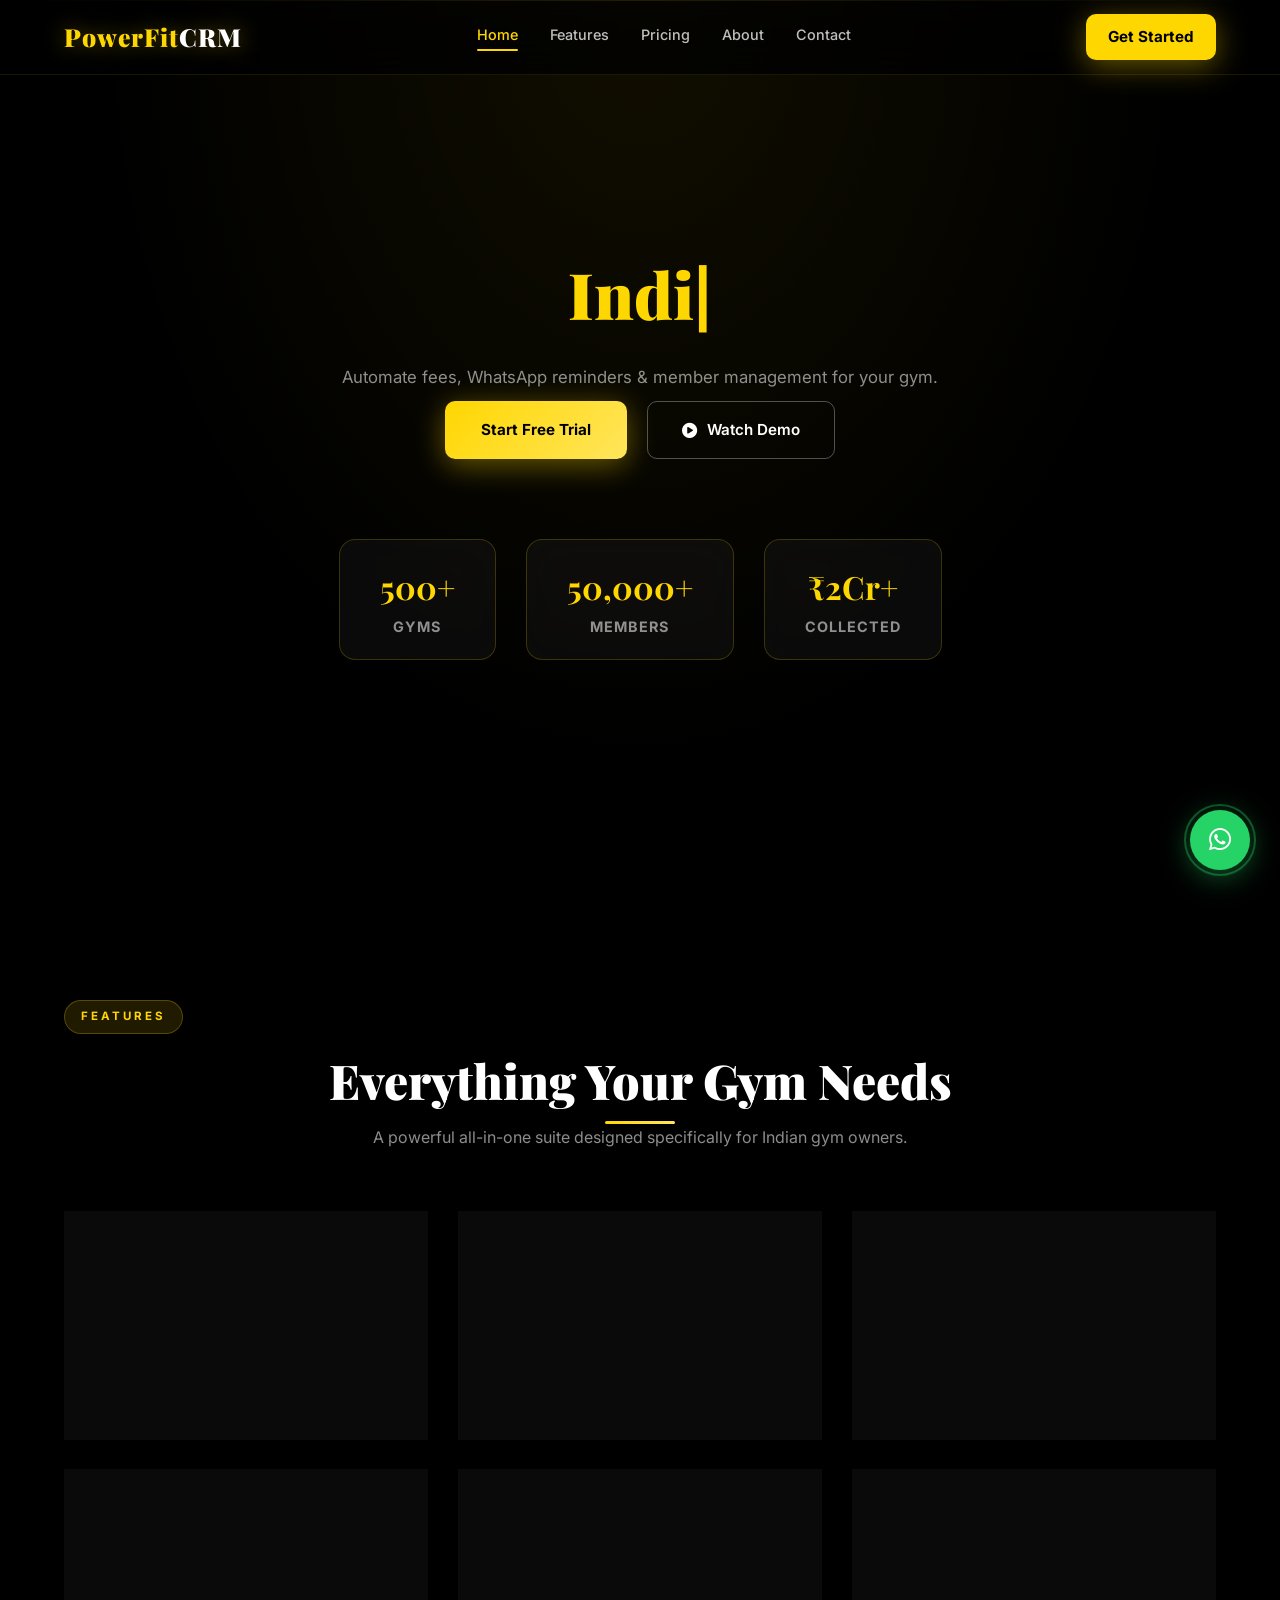
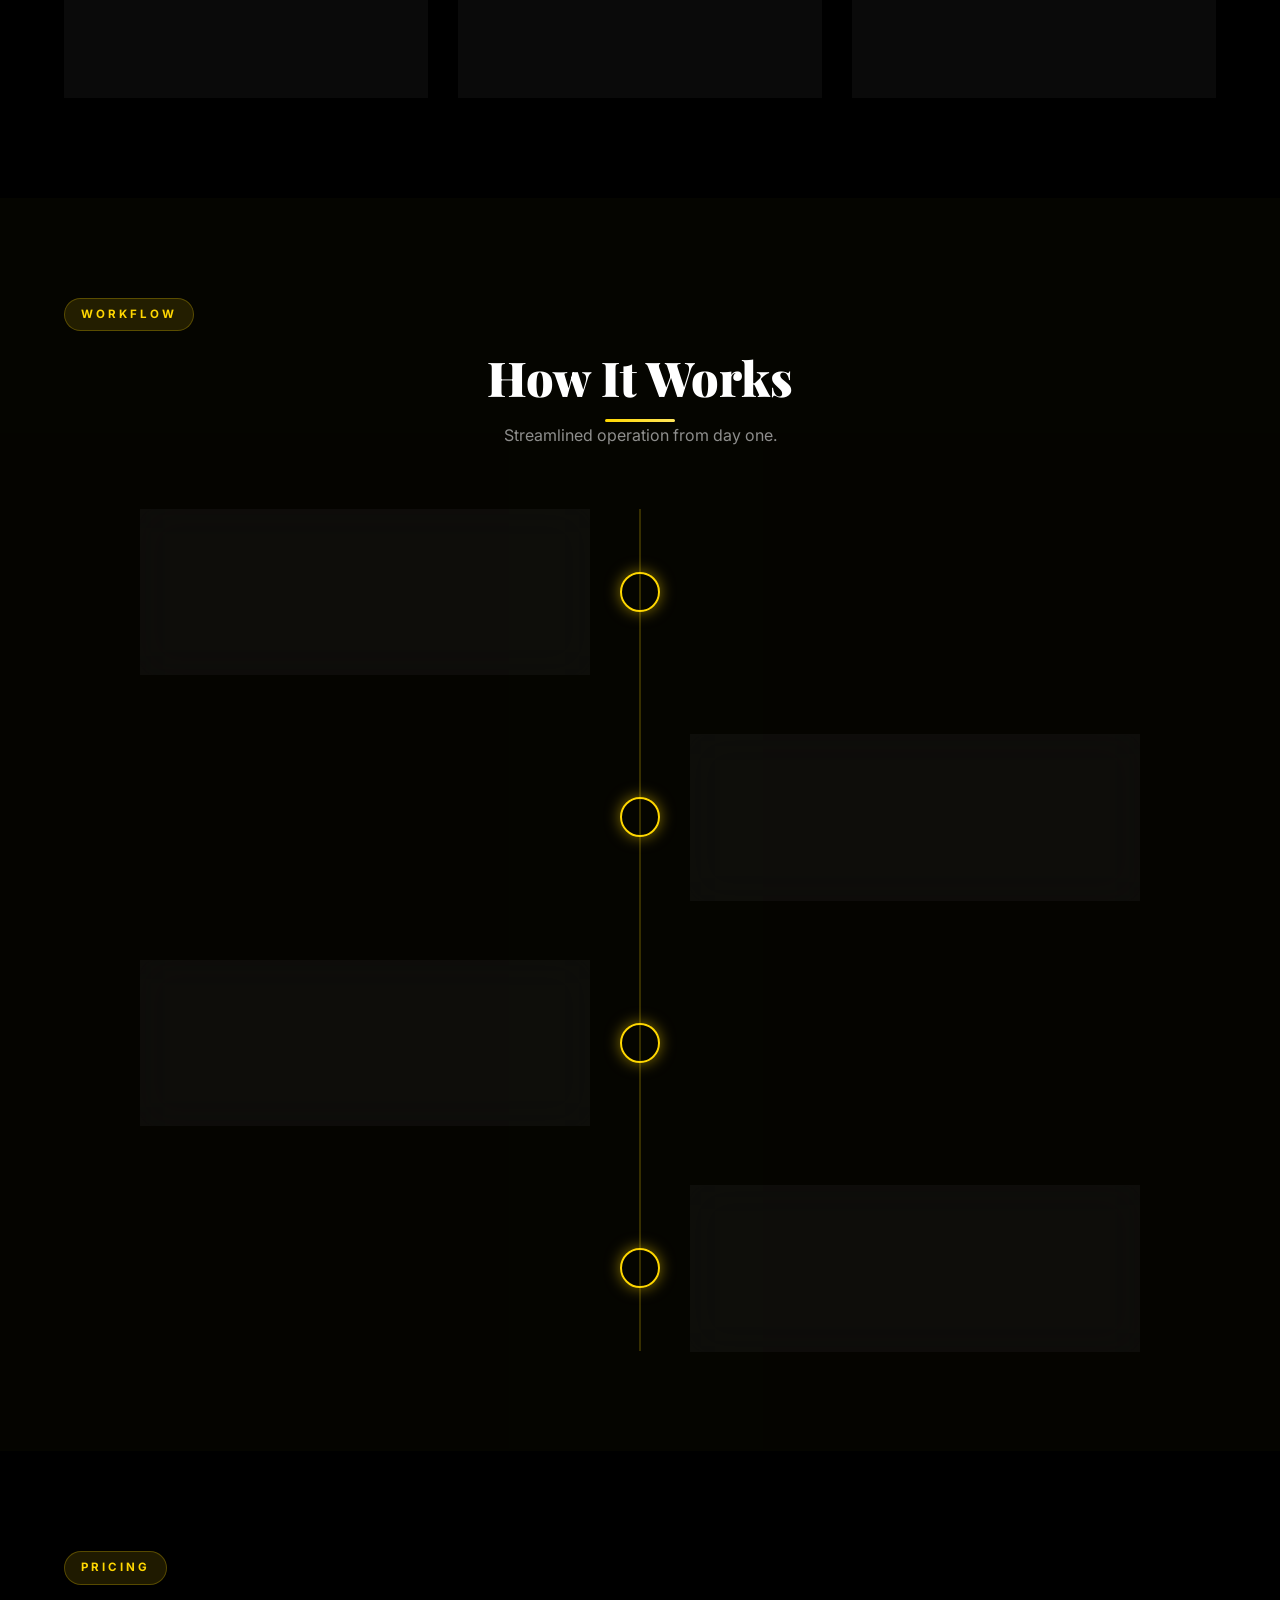
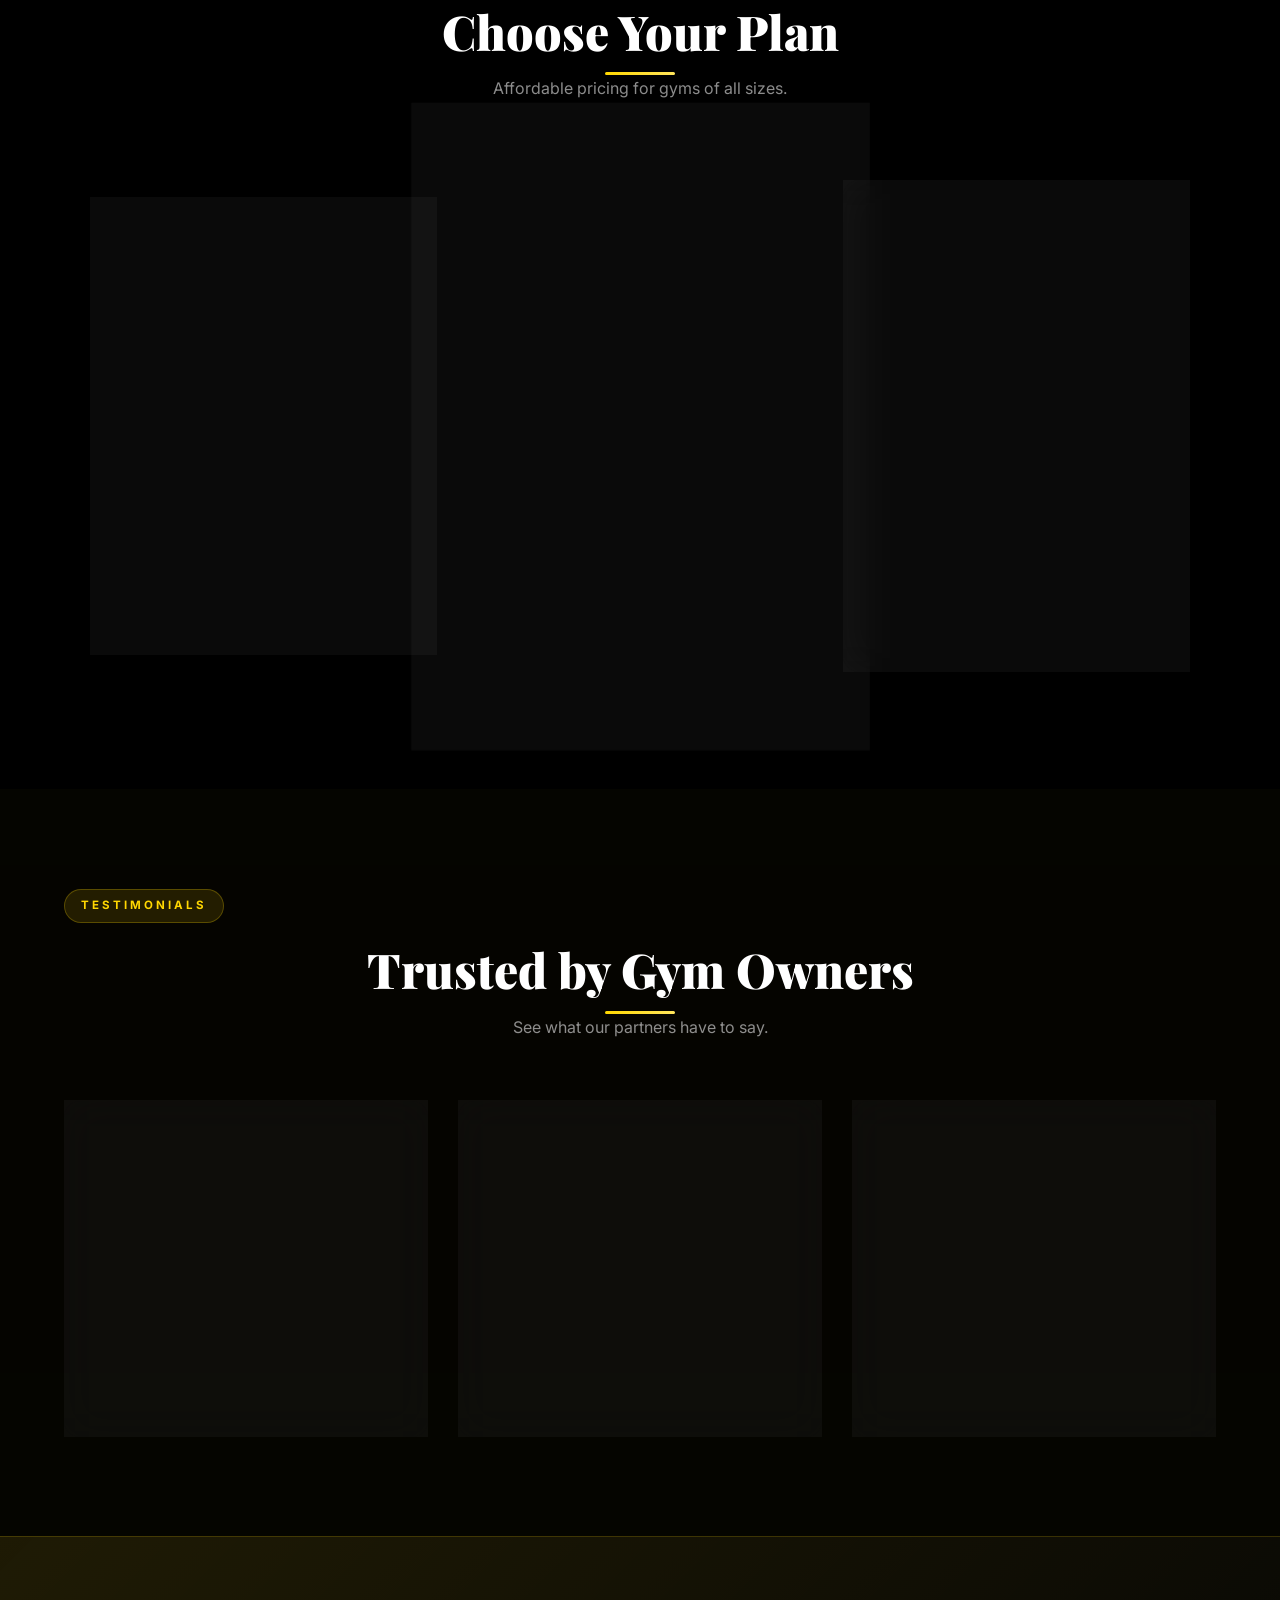
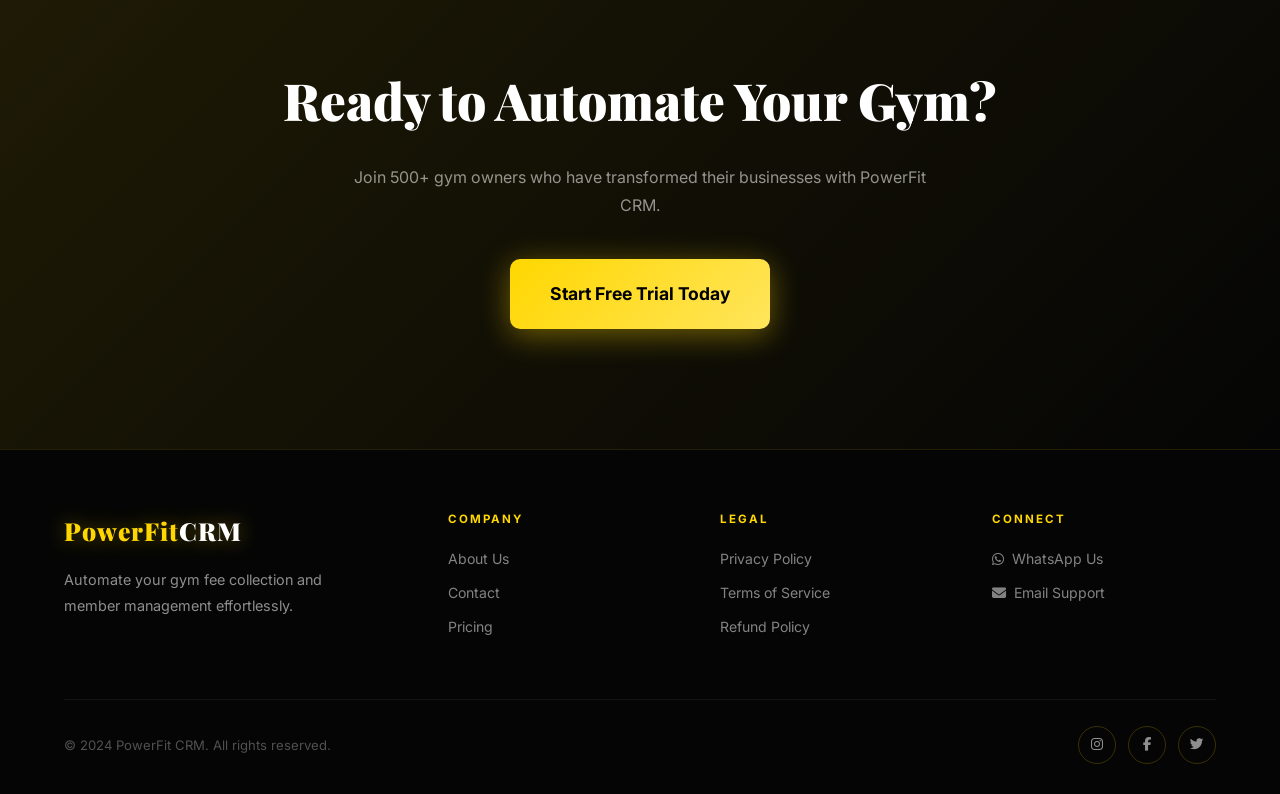
==== index.html @ 5d570a92 "Updated website design" ====
<!DOCTYPE html>
<html lang="en">
<head>
  <meta charset="UTF-8">
  <meta name="viewport" content="width=device-width, initial-scale=1.0">
  <meta name="description" content="PowerFit Gym CRM - India's leading gym management software with WhatsApp automation for fee collection and member management">
  <meta name="keywords" content="gym management software, WhatsApp gym automation, gym CRM India, fee collection gym">
  <meta name="robots" content="index, follow">
  <meta property="og:title" content="PowerFit Gym CRM">
  <meta property="og:description" content="Automate your gym fee collection and member management via WhatsApp">
  <meta property="og:type" content="website">
  <meta property="og:url" content="https://mygymwebsite-xi.vercel.app">
  <meta property="og:image" content="/og-image.jpg">
  <meta name="twitter:card" content="summary_large_image">
  <meta name="facebook-domain-verification" content="PLACEHOLDER_CODE">
  
  <title>PowerFit Gym CRM - India's #1 Gym Management Platform</title>

  <link href="https://unpkg.com/aos@2.3.1/dist/aos.css" rel="stylesheet">
  <link href="https://cdnjs.cloudflare.com/ajax/libs/font-awesome/6.4.0/css/all.min.css" rel="stylesheet">
  <link rel="stylesheet" href="styles.css">
</head>
<body>

  <!-- LOADING SCREEN -->
  <div id="loading-screen">
    <div class="loader-logo">POWERFIT CRM</div>
    <div class="loader-bar-wrap">
      <div class="loader-bar"></div>
    </div>
    <div class="loader-text">Loading Assets...</div>
  </div>

  <!-- NAVBAR -->
  <nav class="navbar" id="navbar">
    <a href="index.html" class="nav-logo">PowerFit<span>CRM</span></a>
    
    <div class="nav-links">
      <a href="index.html" class="active">Home</a>
      <a href="index.html#features">Features</a>
      <a href="index.html#pricing">Pricing</a>
      <a href="about.html">About</a>
      <a href="contact.html">Contact</a>
    </div>
    
    <a href="#pricing" class="btn-primary btn-nav">Get Started</a>

    <div class="hamburger" id="hamburger">
      <span></span>
      <span></span>
      <span></span>
    </div>
  </nav>

  <!-- MOBILE MENU -->
  <div class="mobile-menu" id="mobile-menu">
    <a href="index.html">Home</a>
    <a href="index.html#features">Features</a>
    <a href="index.html#pricing">Pricing</a>
    <a href="about.html">About</a>
    <a href="contact.html">Contact</a>
    <a href="#pricing" class="btn-primary btn-nav">Get Started</a>
  </div>

  <!-- HERO SECTION -->
  <section class="page-hero" style="min-height: 100vh; display: flex; align-items: center; justify-content: center; padding-top: 80px;" id="particles-js">
    <!-- Particles will render inside this section -->
    <div style="position: absolute; z-index: 10; width: 100%; display: flex; flex-direction: column; align-items: center;">
      <h1 class="page-hero-title">
        <span id="typing-text"></span><span class="cursor" style="color: var(--gold);">|</span>
      </h1>
      <p class="section-subtitle" data-aos="fade-up" data-aos-delay="500">Automate fees, WhatsApp reminders & member management for your gym.</p>
      
      <div style="display: flex; gap: 20px; margin-top: 10px;" data-aos="fade-up" data-aos-delay="800">
        <a href="#pricing" class="btn-primary">Start Free Trial</a>
        <a href="#features" class="btn-outline"><i class="fas fa-play-circle"></i> Watch Demo</a>
      </div>

      <div style="display: flex; gap: 30px; margin-top: 80px; flex-wrap: wrap; justify-content: center;" data-aos="zoom-in" data-aos-delay="1000">
        <div class="glass-card" style="padding: 20px 40px; animation: float 6s ease-in-out infinite;">
          <h2 style="color: var(--gold); font-family: var(--fh); font-size: 2rem;">500+</h2>
          <p style="color: var(--w-mid); font-size: 0.9rem; text-transform: uppercase; font-weight: 700; letter-spacing: 1px;">Gyms</p>
        </div>
        <div class="glass-card" style="padding: 20px 40px; animation: float 6s ease-in-out infinite 1s;">
          <h2 style="color: var(--gold); font-family: var(--fh); font-size: 2rem;">50,000+</h2>
          <p style="color: var(--w-mid); font-size: 0.9rem; text-transform: uppercase; font-weight: 700; letter-spacing: 1px;">Members</p>
        </div>
        <div class="glass-card" style="padding: 20px 40px; animation: float 6s ease-in-out infinite 2s;">
          <h2 style="color: var(--gold); font-family: var(--fh); font-size: 2rem;">₹2Cr+</h2>
          <p style="color: var(--w-mid); font-size: 0.9rem; text-transform: uppercase; font-weight: 700; letter-spacing: 1px;">Collected</p>
        </div>
      </div>
    </div>
  </section>

  <!-- FEATURES SECTION -->
  <section id="features">
    <div class="section-tag" data-aos="fade-up">Features</div>
    <h2 class="section-title" data-aos="fade-up">Everything Your Gym Needs</h2>
    <div class="gold-line" data-aos="fade-up"></div>
    <p class="section-subtitle" data-aos="fade-up">A powerful all-in-one suite designed specifically for Indian gym owners.</p>

    <div style="display: grid; grid-template-columns: repeat(auto-fit, minmax(300px, 1fr)); gap: 30px; max-width: 1200px; margin: 0 auto;">
      <div class="glass-card" data-aos="fade-up" data-aos-delay="100">
        <div class="info-icon" style="margin-bottom: 20px;"><i class="fab fa-whatsapp"></i></div>
        <h4>WhatsApp Auto Reminders</h4>
        <p style="color: var(--w-mid); font-size: 0.9rem; margin-top: 10px;">Send automatic fee reminders via WhatsApp to ensure timely payments.</p>
      </div>
      <div class="glass-card" data-aos="fade-up" data-aos-delay="200">
        <div class="info-icon" style="margin-bottom: 20px;"><i class="fas fa-rupee-sign"></i></div>
        <h4>Fee Collection Tracking</h4>
        <p style="color: var(--w-mid); font-size: 0.9rem; margin-top: 10px;">Track pending and received payments easily with a single dashboard.</p>
      </div>
      <div class="glass-card" data-aos="fade-up" data-aos-delay="300">
        <div class="info-icon" style="margin-bottom: 20px;"><i class="fas fa-users"></i></div>
        <h4>Member Management</h4>
        <p style="color: var(--w-mid); font-size: 0.9rem; margin-top: 10px;">Add, edit, delete members in seconds and keep all data organized.</p>
      </div>
      <div class="glass-card" data-aos="fade-up" data-aos-delay="400">
        <div class="info-icon" style="margin-bottom: 20px;"><i class="fas fa-apple-alt"></i></div>
        <h4>AI Diet Planner</h4>
        <p style="color: var(--w-mid); font-size: 0.9rem; margin-top: 10px;">Generate custom diet plans for members tailored to their goals.</p>
      </div>
      <div class="glass-card" data-aos="fade-up" data-aos-delay="500">
        <div class="info-icon" style="margin-bottom: 20px;"><i class="fas fa-qrcode"></i></div>
        <h4>Attendance Tracking</h4>
        <p style="color: var(--w-mid); font-size: 0.9rem; margin-top: 10px;">QR code based daily attendance system for seamless entry tracking.</p>
      </div>
      <div class="glass-card" data-aos="fade-up" data-aos-delay="600">
        <div class="info-icon" style="margin-bottom: 20px;"><i class="fas fa-birthday-cake"></i></div>
        <h4>Birthday Automation</h4>
        <p style="color: var(--w-mid); font-size: 0.9rem; margin-top: 10px;">Auto birthday wishes with special offers sent automatically via WhatsApp.</p>
      </div>
    </div>
  </section>

  <!-- HOW IT WORKS SECTION -->
  <section id="how-it-works" style="background: rgba(255,215,0,0.02); position: relative;">
    <div class="section-tag" data-aos="fade-up">Workflow</div>
    <h2 class="section-title" data-aos="fade-up">How It Works</h2>
    <div class="gold-line" data-aos="fade-up"></div>
    <p class="section-subtitle" data-aos="fade-up">Streamlined operation from day one.</p>

    <div style="max-width: 1000px; margin: 0 auto; position: relative;">
      <div style="position: absolute; left: 50%; top: 0; bottom: 0; width: 2px; background: rgba(255,215,0,0.2); transform: translateX(-50%); z-index: 1;"></div>
      
      <div style="display: flex; justify-content: space-between; align-items: center; margin-bottom: 60px; position: relative; z-index: 2;" data-aos="fade-right">
        <div class="glass-card" style="width: 45%;">
          <h4 style="color: var(--gold); margin-bottom: 10px;">Step 1</h4>
          <p>Owner logs in to the intuitive dashboard to monitor operations.</p>
        </div>
        <div style="width: 40px; height: 40px; background: var(--black); border: 2px solid var(--gold); border-radius: 50%; box-shadow: 0 0 15px rgba(255,215,0,0.5); position: absolute; left: 50%; transform: translateX(-50%);"></div>
        <div style="width: 45%;"></div>
      </div>

      <div style="display: flex; justify-content: space-between; align-items: center; margin-bottom: 60px; position: relative; z-index: 2;" data-aos="fade-left">
        <div style="width: 45%;"></div>
        <div style="width: 40px; height: 40px; background: var(--black); border: 2px solid var(--gold); border-radius: 50%; box-shadow: 0 0 15px rgba(255,215,0,0.5); position: absolute; left: 50%; transform: translateX(-50%);"></div>
        <div class="glass-card" style="width: 45%;">
          <h4 style="color: var(--gold); margin-bottom: 10px;">Step 2</h4>
          <p>Add gym members quickly using just their phone numbers.</p>
        </div>
      </div>

      <div style="display: flex; justify-content: space-between; align-items: center; margin-bottom: 60px; position: relative; z-index: 2;" data-aos="fade-right">
        <div class="glass-card" style="width: 45%;">
          <h4 style="color: var(--gold); margin-bottom: 10px;">Step 3</h4>
          <p>The system auto-sends personalized WhatsApp reminders for dues.</p>
        </div>
        <div style="width: 40px; height: 40px; background: var(--black); border: 2px solid var(--gold); border-radius: 50%; box-shadow: 0 0 15px rgba(255,215,0,0.5); position: absolute; left: 50%; transform: translateX(-50%);"></div>
        <div style="width: 45%;"></div>
      </div>

      <div style="display: flex; justify-content: space-between; align-items: center; position: relative; z-index: 2;" data-aos="fade-left">
        <div style="width: 45%;"></div>
        <div style="width: 40px; height: 40px; background: var(--black); border: 2px solid var(--gold); border-radius: 50%; box-shadow: 0 0 15px rgba(255,215,0,0.5); position: absolute; left: 50%; transform: translateX(-50%);"></div>
        <div class="glass-card" style="width: 45%;">
          <h4 style="color: var(--gold); margin-bottom: 10px;">Step 4</h4>
          <p>Effortlessly collect fees and track your overall revenue growth.</p>
        </div>
      </div>
    </div>
  </section>

  <!-- PRICING SECTION -->
  <section id="pricing">
    <div class="section-tag" data-aos="fade-up">Pricing</div>
    <h2 class="section-title" data-aos="fade-up">Choose Your Plan</h2>
    <div class="gold-line" data-aos="fade-up"></div>
    <p class="section-subtitle" data-aos="fade-up">Affordable pricing for gyms of all sizes.</p>

    <div style="display: grid; grid-template-columns: repeat(auto-fit, minmax(300px, 1fr)); gap: 30px; max-width: 1100px; margin: 0 auto; align-items: center;">
      <!-- Basic -->
      <div class="glass-card" data-aos="fade-up" data-aos-delay="100">
        <h3 style="font-family: var(--fh); font-size: 1.5rem; color: #fff;">BASIC</h3>
        <h2 style="font-size: 2.5rem; color: var(--gold); margin: 15px 0;">₹4,999<span style="font-size: 1rem; color: var(--w-mid);">/month</span></h2>
        <ul style="margin: 30px 0; color: rgba(255,255,255,0.8); line-height: 2.2;">
          <li><i class="fas fa-check" style="color: var(--gold); margin-right: 10px;"></i> 50 Members</li>
          <li><i class="fas fa-check" style="color: var(--gold); margin-right: 10px;"></i> WhatsApp Reminders</li>
          <li><i class="fas fa-check" style="color: var(--gold); margin-right: 10px;"></i> Fee Tracking</li>
          <li><i class="fas fa-check" style="color: var(--gold); margin-right: 10px;"></i> Email Support</li>
        </ul>
        <a href="#contact" class="btn-outline" style="width: 100%; justify-content: center;">Choose Basic</a>
      </div>

      <!-- Pro -->
      <div class="glass-card" style="border-color: var(--gold); box-shadow: 0 0 30px rgba(255,215,0,0.15); transform: scale(1.05);" data-aos="fade-up" data-aos-delay="200">
        <div style="position: absolute; top: 15px; right: 15px; background: var(--gold); color: #000; font-size: 0.7rem; font-weight: bold; padding: 4px 10px; border-radius: 20px; text-transform: uppercase;">Most Popular</div>
        <h3 style="font-family: var(--fh); font-size: 1.5rem; color: #fff;">PRO</h3>
        <h2 style="font-size: 2.5rem; color: var(--gold); margin: 15px 0;">₹9,999<span style="font-size: 1rem; color: var(--w-mid);">/month</span></h2>
        <ul style="margin: 30px 0; color: rgba(255,255,255,0.8); line-height: 2.2;">
          <li><i class="fas fa-check" style="color: var(--gold); margin-right: 10px;"></i> 200 Members</li>
          <li><i class="fas fa-check" style="color: var(--gold); margin-right: 10px;"></i> All Basic Features</li>
          <li><i class="fas fa-check" style="color: var(--gold); margin-right: 10px;"></i> AI Diet Planner</li>
          <li><i class="fas fa-check" style="color: var(--gold); margin-right: 10px;"></i> Attendance Tracking</li>
          <li><i class="fas fa-check" style="color: var(--gold); margin-right: 10px;"></i> Birthday Automation</li>
          <li><i class="fas fa-check" style="color: var(--gold); margin-right: 10px;"></i> Priority Support</li>
        </ul>
        <a href="#contact" class="btn-primary" style="width: 100%; justify-content: center;">Choose Pro</a>
      </div>

      <!-- Enterprise -->
      <div class="glass-card" data-aos="fade-up" data-aos-delay="300">
        <h3 style="font-family: var(--fh); font-size: 1.5rem; color: #fff;">ENTERPRISE</h3>
        <h2 style="font-size: 2.5rem; color: var(--gold); margin: 15px 0;">₹14,999<span style="font-size: 1rem; color: var(--w-mid);">/month</span></h2>
        <ul style="margin: 30px 0; color: rgba(255,255,255,0.8); line-height: 2.2;">
          <li><i class="fas fa-check" style="color: var(--gold); margin-right: 10px;"></i> Unlimited Members</li>
          <li><i class="fas fa-check" style="color: var(--gold); margin-right: 10px;"></i> All Pro Features</li>
          <li><i class="fas fa-check" style="color: var(--gold); margin-right: 10px;"></i> Multi Branch Support</li>
          <li><i class="fas fa-check" style="color: var(--gold); margin-right: 10px;"></i> Custom Branding</li>
          <li><i class="fas fa-check" style="color: var(--gold); margin-right: 10px;"></i> Dedicated Account Manager</li>
        </ul>
        <a href="#contact" class="btn-outline" style="width: 100%; justify-content: center;">Choose Enterprise</a>
      </div>
    </div>
  </section>

  <!-- TESTIMONIALS SECTION -->
  <section id="testimonials" style="background: rgba(255,215,0,0.02);">
    <div class="section-tag" data-aos="fade-up">Testimonials</div>
    <h2 class="section-title" data-aos="fade-up">Trusted by Gym Owners</h2>
    <div class="gold-line" data-aos="fade-up"></div>
    <p class="section-subtitle" data-aos="fade-up">See what our partners have to say.</p>

    <div style="display: grid; grid-template-columns: repeat(auto-fit, minmax(300px, 1fr)); gap: 30px; max-width: 1200px; margin: 0 auto;">
      <div class="glass-card" data-aos="fade-up" data-aos-delay="100">
        <div style="color: var(--gold); font-size: 1.5rem; margin-bottom: 15px;"><i class="fas fa-quote-left"></i></div>
        <p style="font-style: italic; color: var(--w-mid); margin-bottom: 20px;">"PowerFit CRM has completely automated our fee collection. The WhatsApp reminders work like magic. Recovery rate increased by 40%!"</p>
        <div style="display: flex; align-items: center; gap: 15px;">
          <div style="width: 50px; height: 50px; background: #333; border-radius: 50%; overflow: hidden;"><img src="https://ui-avatars.com/api/?name=Rajesh+Kumar&background=FFD700&color=000" alt="Rajesh Kumar"></div>
          <div>
            <h4 style="color: #fff; font-size: 0.95rem;">Rajesh Kumar</h4>
            <p style="color: var(--gold); font-size: 0.8rem;">FitZone Gym, Delhi</p>
          </div>
        </div>
      </div>
      <div class="glass-card" data-aos="fade-up" data-aos-delay="200">
        <div style="color: var(--gold); font-size: 1.5rem; margin-bottom: 15px;"><i class="fas fa-quote-left"></i></div>
        <p style="font-style: italic; color: var(--w-mid); margin-bottom: 20px;">"Managing multiple branches was a nightmare before PowerFit. Now I track everything from a single dashboard. Absolutely premium software."</p>
        <div style="display: flex; align-items: center; gap: 15px;">
          <div style="width: 50px; height: 50px; background: #333; border-radius: 50%; overflow: hidden;"><img src="https://ui-avatars.com/api/?name=Priya+Sharma&background=FFD700&color=000" alt="Priya Sharma"></div>
          <div>
            <h4 style="color: #fff; font-size: 0.95rem;">Priya Sharma</h4>
            <p style="color: var(--gold); font-size: 0.8rem;">PowerHouse Gym, Mumbai</p>
          </div>
        </div>
      </div>
      <div class="glass-card" data-aos="fade-up" data-aos-delay="300">
        <div style="color: var(--gold); font-size: 1.5rem; margin-bottom: 15px;"><i class="fas fa-quote-left"></i></div>
        <p style="font-style: italic; color: var(--w-mid); margin-bottom: 20px;">"The birthday automation feature makes our members feel special. It's an essential tool for any modern gym owner in India."</p>
        <div style="display: flex; align-items: center; gap: 15px;">
          <div style="width: 50px; height: 50px; background: #333; border-radius: 50%; overflow: hidden;"><img src="https://ui-avatars.com/api/?name=Amit+Patel&background=FFD700&color=000" alt="Amit Patel"></div>
          <div>
            <h4 style="color: #fff; font-size: 0.95rem;">Amit Patel</h4>
            <p style="color: var(--gold); font-size: 0.8rem;">Iron Temple Gym, Ahmedabad</p>
          </div>
        </div>
      </div>
    </div>
  </section>

  <!-- CTA SECTION -->
  <section style="padding: 120px 5%; background: linear-gradient(135deg, rgba(255,215,0,0.1), transparent), #050505; text-align: center; border-top: 1px solid rgba(255,215,0,0.2);">
    <h2 style="font-family: var(--fh); font-size: clamp(2rem, 4vw, 3.5rem); color: #fff; font-weight: 900; margin-bottom: 20px;" data-aos="fade-up">Ready to Automate Your Gym?</h2>
    <p style="color: var(--w-mid); max-width: 600px; margin: 0 auto 40px;" data-aos="fade-up" data-aos-delay="100">Join 500+ gym owners who have transformed their businesses with PowerFit CRM.</p>
    <a href="#contact" class="btn-primary" style="padding: 20px 40px; font-size: 1.1rem;" data-aos="zoom-in" data-aos-delay="200">Start Free Trial Today</a>
  </section>

  <!-- FOOTER -->
  <footer>
    <div class="footer-top">
      <div class="footer-brand">
        <a href="index.html" class="nav-logo" style="margin-bottom: 15px; display: inline-block;">PowerFit<span>CRM</span></a>
        <p>Automate your gym fee collection and member management effortlessly.</p>
      </div>
      <div class="footer-col">
        <h4>Company</h4>
        <a href="about.html">About Us</a>
        <a href="contact.html">Contact</a>
        <a href="index.html#pricing">Pricing</a>
      </div>
      <div class="footer-col">
        <h4>Legal</h4>
        <a href="privacy-policy.html">Privacy Policy</a>
        <a href="terms.html">Terms of Service</a>
        <a href="refund.html">Refund Policy</a>
      </div>
      <div class="footer-col">
        <h4>Connect</h4>
        <a href="https://wa.me/919999999999" target="_blank" style="display: flex; align-items: center; gap: 8px;"><i class="fab fa-whatsapp"></i> WhatsApp Us</a>
        <a href="mailto:support@powerfit.in" style="display: flex; align-items: center; gap: 8px;"><i class="fas fa-envelope"></i> Email Support</a>
      </div>
    </div>
    <div class="footer-bottom">
      <p>&copy; 2024 PowerFit CRM. All rights reserved.</p>
      <div class="footer-socials">
        <a href="#"><i class="fab fa-instagram"></i></a>
        <a href="#"><i class="fab fa-facebook-f"></i></a>
        <a href="#"><i class="fab fa-twitter"></i></a>
      </div>
    </div>
  </footer>

  <!-- WHATSAPP FLOATING BUTTON -->
  <a href="https://wa.me/919999999999" class="whatsapp-float" target="_blank" aria-label="Chat on WhatsApp">
    <i class="fab fa-whatsapp"></i>
  </a>

  <!-- SCRIPTS -->
  <script src="https://cdnjs.cloudflare.com/ajax/libs/gsap/3.12.2/gsap.min.js"></script>
  <script src="https://unpkg.com/aos@2.3.1/dist/aos.js"></script>
  <script src="https://cdn.jsdelivr.net/npm/particles.js@2.0.0/particles.min.js"></script>
  <script src="main.js"></script>
</body>
</html>
---- styles.css ----
@import url('https://fonts.googleapis.com/css2?family=Playfair+Display:wght@400;700;900&family=Inter:wght@300;400;500;600;700&display=swap');
:root{--gold:#FFD700;--gold-l:#FFE55C;--gold-d:#B8960C;--gold-dim:rgba(255,215,0,.12);--w-mid:rgba(255,255,255,.55);--glass:rgba(255,255,255,.04);--gb:rgba(255,215,0,.2);--gb-h:rgba(255,215,0,.6);--fh:'Playfair Display',serif;--fb:'Inter',sans-serif;--tr:all .3s cubic-bezier(.4,0,.2,1);--tr-s:all .6s cubic-bezier(.4,0,.2,1);--sg:0 0 30px rgba(255,215,0,.25);--sc:0 20px 60px rgba(0,0,0,.6);--r:16px;}
*,*::before,*::after{margin:0;padding:0;box-sizing:border-box;}
html{scroll-behavior:smooth;}
body{background:#000;color:#fff;font-family:var(--fb);line-height:1.7;overflow-x:hidden;-webkit-font-smoothing:antialiased;}
a{color:inherit;text-decoration:none;transition:var(--tr);}
img{max-width:100%;display:block;}
ul,ol{list-style:none;}

/* LOADING */
#loading-screen{position:fixed;inset:0;z-index:99999;background:#000;display:flex;flex-direction:column;align-items:center;justify-content:center;gap:28px;transition:opacity .6s,visibility .6s;}
#loading-screen.hide{opacity:0;visibility:hidden;pointer-events:none;}
.loader-logo{font-family:var(--fh);font-size:clamp(2rem,5vw,3.5rem);font-weight:900;color:var(--gold);letter-spacing:3px;animation:lp 1.2s ease-in-out infinite;}
.loader-bar-wrap{width:260px;height:3px;background:rgba(255,215,0,.15);border-radius:99px;overflow:hidden;}
.loader-bar{height:100%;width:0;background:linear-gradient(90deg,#B8960C,#FFD700,#FFE55C);border-radius:99px;animation:lf 2.2s ease-in-out forwards;}
.loader-text{font-size:.8rem;color:var(--w-mid);letter-spacing:3px;text-transform:uppercase;}
@keyframes lf{0%{width:0}80%{width:90%}100%{width:100%}}
@keyframes lp{0%,100%{opacity:1}50%{opacity:.4}}

/* NAVBAR */
.navbar{position:fixed;top:0;left:0;right:0;z-index:1000;padding:0 5%;height:75px;display:flex;align-items:center;justify-content:space-between;background:rgba(0,0,0,.75);backdrop-filter:blur(20px);-webkit-backdrop-filter:blur(20px);border-bottom:1px solid rgba(255,215,0,.1);transition:var(--tr-s);}
.navbar.scrolled{background:rgba(0,0,0,.96);border-bottom-color:rgba(255,215,0,.28);}
.nav-logo{font-family:var(--fh);font-size:1.55rem;font-weight:900;color:var(--gold);letter-spacing:1px;text-shadow:0 0 20px rgba(255,215,0,.4);}
.nav-logo span{color:#fff;}
.nav-links{display:flex;align-items:center;gap:32px;}
.nav-links a{font-size:.9rem;font-weight:500;color:rgba(255,255,255,.75);position:relative;padding-bottom:3px;}
.nav-links a::after{content:'';position:absolute;left:0;bottom:0;width:0;height:2px;background:var(--gold);transition:var(--tr);border-radius:2px;}
.nav-links a:hover,.nav-links a.active{color:var(--gold);}
.nav-links a:hover::after,.nav-links a.active::after{width:100%;}
.btn-nav{padding:10px 22px!important;background:var(--gold)!important;color:#000!important;font-weight:700!important;border-radius:8px;box-shadow:0 4px 20px rgba(255,215,0,.35);transition:var(--tr);}
.btn-nav:hover{background:var(--gold-l)!important;box-shadow:0 6px 30px rgba(255,215,0,.6)!important;transform:translateY(-2px);}
.btn-nav::after{display:none!important;}
.hamburger{display:none;flex-direction:column;gap:5px;cursor:pointer;padding:4px;z-index:1001;}
.hamburger span{display:block;width:26px;height:2px;background:var(--gold);border-radius:2px;transition:var(--tr);}
.hamburger.open span:nth-child(1){transform:translateY(7px) rotate(45deg);}
.hamburger.open span:nth-child(2){opacity:0;transform:scaleX(0);}
.hamburger.open span:nth-child(3){transform:translateY(-7px) rotate(-45deg);}
.mobile-menu{display:none;position:fixed;inset:0;z-index:999;background:rgba(0,0,0,.97);backdrop-filter:blur(20px);flex-direction:column;align-items:center;justify-content:center;gap:36px;opacity:0;pointer-events:none;transition:opacity .3s;}
.mobile-menu.active{opacity:1;pointer-events:all;}
.mobile-menu a{font-family:var(--fh);font-size:2rem;font-weight:700;color:#fff;}
.mobile-menu a:hover{color:var(--gold);}
.mobile-menu .btn-nav{font-size:1rem!important;padding:14px 36px!important;border-radius:10px!important;}

/* BUTTONS */
.btn-primary{display:inline-flex;align-items:center;gap:10px;padding:16px 36px;background:linear-gradient(135deg,var(--gold),var(--gold-l));color:#000;font-weight:700;font-size:.95rem;border-radius:10px;border:none;cursor:pointer;box-shadow:0 6px 30px rgba(255,215,0,.4);transition:var(--tr);font-family:var(--fb);text-decoration:none;}
.btn-primary:hover{transform:translateY(-3px);box-shadow:0 12px 40px rgba(255,215,0,.65);}
.btn-outline{display:inline-flex;align-items:center;gap:10px;padding:15px 34px;background:transparent;color:#fff;font-weight:600;font-size:.95rem;border-radius:10px;border:1.5px solid rgba(255,255,255,.3);cursor:pointer;transition:var(--tr);font-family:var(--fb);text-decoration:none;}
.btn-outline:hover{border-color:var(--gold);color:var(--gold);box-shadow:0 6px 24px rgba(255,215,0,.2);transform:translateY(-3px);}

/* GLASS CARD */
.glass-card{background:var(--glass);border:1px solid var(--gb);border-radius:var(--r);backdrop-filter:blur(20px);-webkit-backdrop-filter:blur(20px);padding:36px;transition:var(--tr-s);position:relative;overflow:hidden;}
.glass-card:hover{border-color:var(--gb-h);box-shadow:var(--sg),var(--sc);transform:translateY(-8px);}

/* SECTIONS */
section{padding:100px 5%;}
.section-tag{display:inline-block;font-size:.72rem;font-weight:700;letter-spacing:3px;text-transform:uppercase;color:var(--gold);background:var(--gold-dim);border:1px solid rgba(255,215,0,.25);padding:6px 16px;border-radius:999px;margin-bottom:18px;}
.section-title{font-family:var(--fh);font-size:clamp(1.9rem,4vw,3rem);font-weight:900;color:#fff;text-align:center;margin-bottom:12px;line-height:1.2;}
.section-subtitle{text-align:center;color:var(--w-mid);font-size:1rem;max-width:560px;margin:0 auto 60px;}
.gold-line{width:70px;height:3px;background:linear-gradient(90deg,var(--gold),var(--gold-l));margin:12px auto 0;border-radius:2px;}

/* WHATSAPP */
.whatsapp-float{position:fixed;bottom:30px;right:30px;z-index:9999;width:60px;height:60px;background:#25d366;border-radius:50%;display:flex;align-items:center;justify-content:center;font-size:1.6rem;color:#fff;box-shadow:0 6px 30px rgba(37,211,102,.45);transition:var(--tr);animation:wfb 2.5s ease-in-out infinite;}
.whatsapp-float:hover{transform:scale(1.12)!important;box-shadow:0 10px 40px rgba(37,211,102,.65);animation:none;}
.whatsapp-float::before{content:'';position:absolute;inset:-6px;border-radius:50%;border:2px solid rgba(37,211,102,.35);animation:wfr 2s linear infinite;}
@keyframes wfb{0%,100%{transform:translateY(0)}50%{transform:translateY(-8px)}}
@keyframes wfr{0%{transform:scale(1);opacity:1}100%{transform:scale(1.5);opacity:0}}

/* FOOTER */
footer{background:#050505;border-top:1px solid rgba(255,215,0,.12);padding:60px 5% 30px;}
.footer-top{display:grid;grid-template-columns:1.5fr repeat(3,1fr);gap:48px;margin-bottom:50px;}
.footer-brand .nav-logo{display:block;margin-bottom:12px;}
.footer-brand p{color:var(--w-mid);font-size:.9rem;line-height:1.8;max-width:280px;}
.footer-col h4{font-size:.72rem;font-weight:700;text-transform:uppercase;letter-spacing:2px;color:var(--gold);margin-bottom:18px;}
.footer-col a{display:block;color:rgba(255,255,255,.5);font-size:.88rem;margin-bottom:10px;}
.footer-col a:hover{color:var(--gold);padding-left:5px;}
.footer-bottom{border-top:1px solid rgba(255,255,255,.06);padding-top:26px;display:flex;align-items:center;justify-content:space-between;flex-wrap:wrap;gap:14px;}
.footer-bottom p{color:rgba(255,255,255,.3);font-size:.82rem;}
.footer-socials{display:flex;gap:12px;}
.footer-socials a{width:38px;height:38px;border-radius:50%;border:1px solid rgba(255,215,0,.2);display:flex;align-items:center;justify-content:center;color:var(--w-mid);font-size:.85rem;transition:var(--tr);}
.footer-socials a:hover{border-color:var(--gold);color:var(--gold);box-shadow:0 0 16px rgba(255,215,0,.25);}

/* PAGE HERO */
.page-hero{padding:160px 5% 80px;text-align:center;position:relative;background:radial-gradient(ellipse at top,rgba(255,215,0,.07) 0%,transparent 60%);}
.page-hero::before{content:'';position:absolute;top:0;left:0;right:0;height:1px;background:linear-gradient(90deg,transparent,var(--gold),transparent);}
.page-hero-title{font-family:var(--fh);font-size:clamp(2.5rem,5vw,4rem);font-weight:900;color:#fff;margin-bottom:14px;}
.page-hero-title span{color:var(--gold);}
.page-hero p{color:var(--w-mid);font-size:1.05rem;max-width:600px;margin:0 auto;}

/* LEGAL */
.content-section{max-width:860px;margin:0 auto;padding:30px 5% 100px;}
.content-section h2{font-family:var(--fh);font-size:1.4rem;font-weight:700;color:var(--gold);margin:48px 0 14px;display:flex;align-items:center;gap:10px;}
.content-section p,.content-section li{color:rgba(255,255,255,.68);font-size:.95rem;line-height:1.9;margin-bottom:12px;}
.content-section ul{padding-left:20px;}
.content-section ul li{list-style:disc;padding-left:4px;}
.last-updated{display:inline-flex;align-items:center;gap:8px;font-size:.82rem;color:var(--w-mid);background:var(--glass);border:1px solid var(--gb);padding:7px 16px;border-radius:999px;margin-bottom:18px;}

/* CONTACT */
.contact-grid{display:grid;grid-template-columns:1fr 1fr;gap:48px;max-width:1100px;margin:0 auto;}
.form-group{margin-bottom:22px;}
.form-group label{display:block;font-size:.78rem;font-weight:700;color:var(--gold);letter-spacing:1px;text-transform:uppercase;margin-bottom:8px;}
.form-group input,.form-group textarea{width:100%;background:rgba(255,255,255,.04);border:1px solid rgba(255,215,0,.2);border-radius:10px;padding:14px 18px;color:#fff;font-family:var(--fb);font-size:.95rem;transition:var(--tr);outline:none;resize:none;}
.form-group input:focus,.form-group textarea:focus{border-color:var(--gold);box-shadow:0 0 20px rgba(255,215,0,.15);}
.form-group input::placeholder,.form-group textarea::placeholder{color:rgba(255,255,255,.3);}
.info-card{display:flex;align-items:flex-start;gap:18px;background:var(--glass);border:1px solid var(--gb);border-radius:var(--r);padding:22px;margin-bottom:16px;transition:var(--tr-s);}
.info-card:hover{border-color:var(--gb-h);box-shadow:var(--sg);}
.info-icon{width:48px;height:48px;background:var(--gold-dim);border:1px solid rgba(255,215,0,.3);border-radius:12px;display:flex;align-items:center;justify-content:center;font-size:1.1rem;color:var(--gold);flex-shrink:0;}
.info-card h4{font-size:.9rem;font-weight:700;color:#fff;margin-bottom:4px;}
.info-card p,.info-card a{font-size:.88rem;color:var(--w-mid);}
.info-card a:hover{color:var(--gold);}

/* KEYFRAMES */
@keyframes float{0%,100%{transform:translateY(0)}50%{transform:translateY(-18px)}}
@keyframes fadeInUp{from{opacity:0;transform:translateY(30px)}to{opacity:1;transform:translateY(0)}}
@keyframes glowPulse{0%,100%{box-shadow:0 0 20px rgba(255,215,0,.3)}50%{box-shadow:0 0 40px rgba(255,215,0,.7)}}
@keyframes gradBorder{0%,100%{background-position:0% 50%}50%{background-position:100% 50%}}

/* SCROLLBAR */
::-webkit-scrollbar{width:6px;}
::-webkit-scrollbar-track{background:#000;}
::-webkit-scrollbar-thumb{background:var(--gold-d);border-radius:3px;}
::-webkit-scrollbar-thumb:hover{background:var(--gold);}

/* RESPONSIVE */
@media(max-width:1024px){.footer-top{grid-template-columns:1fr 1fr;gap:36px;}.contact-grid{gap:32px;}}
@media(max-width:768px){section{padding:70px 5%;}.nav-links{display:none!important;}.hamburger{display:flex!important;}.mobile-menu{display:flex;}.footer-top{grid-template-columns:1fr;}.footer-bottom{flex-direction:column;text-align:center;}.glass-card{padding:24px;}.contact-grid{grid-template-columns:1fr;}}
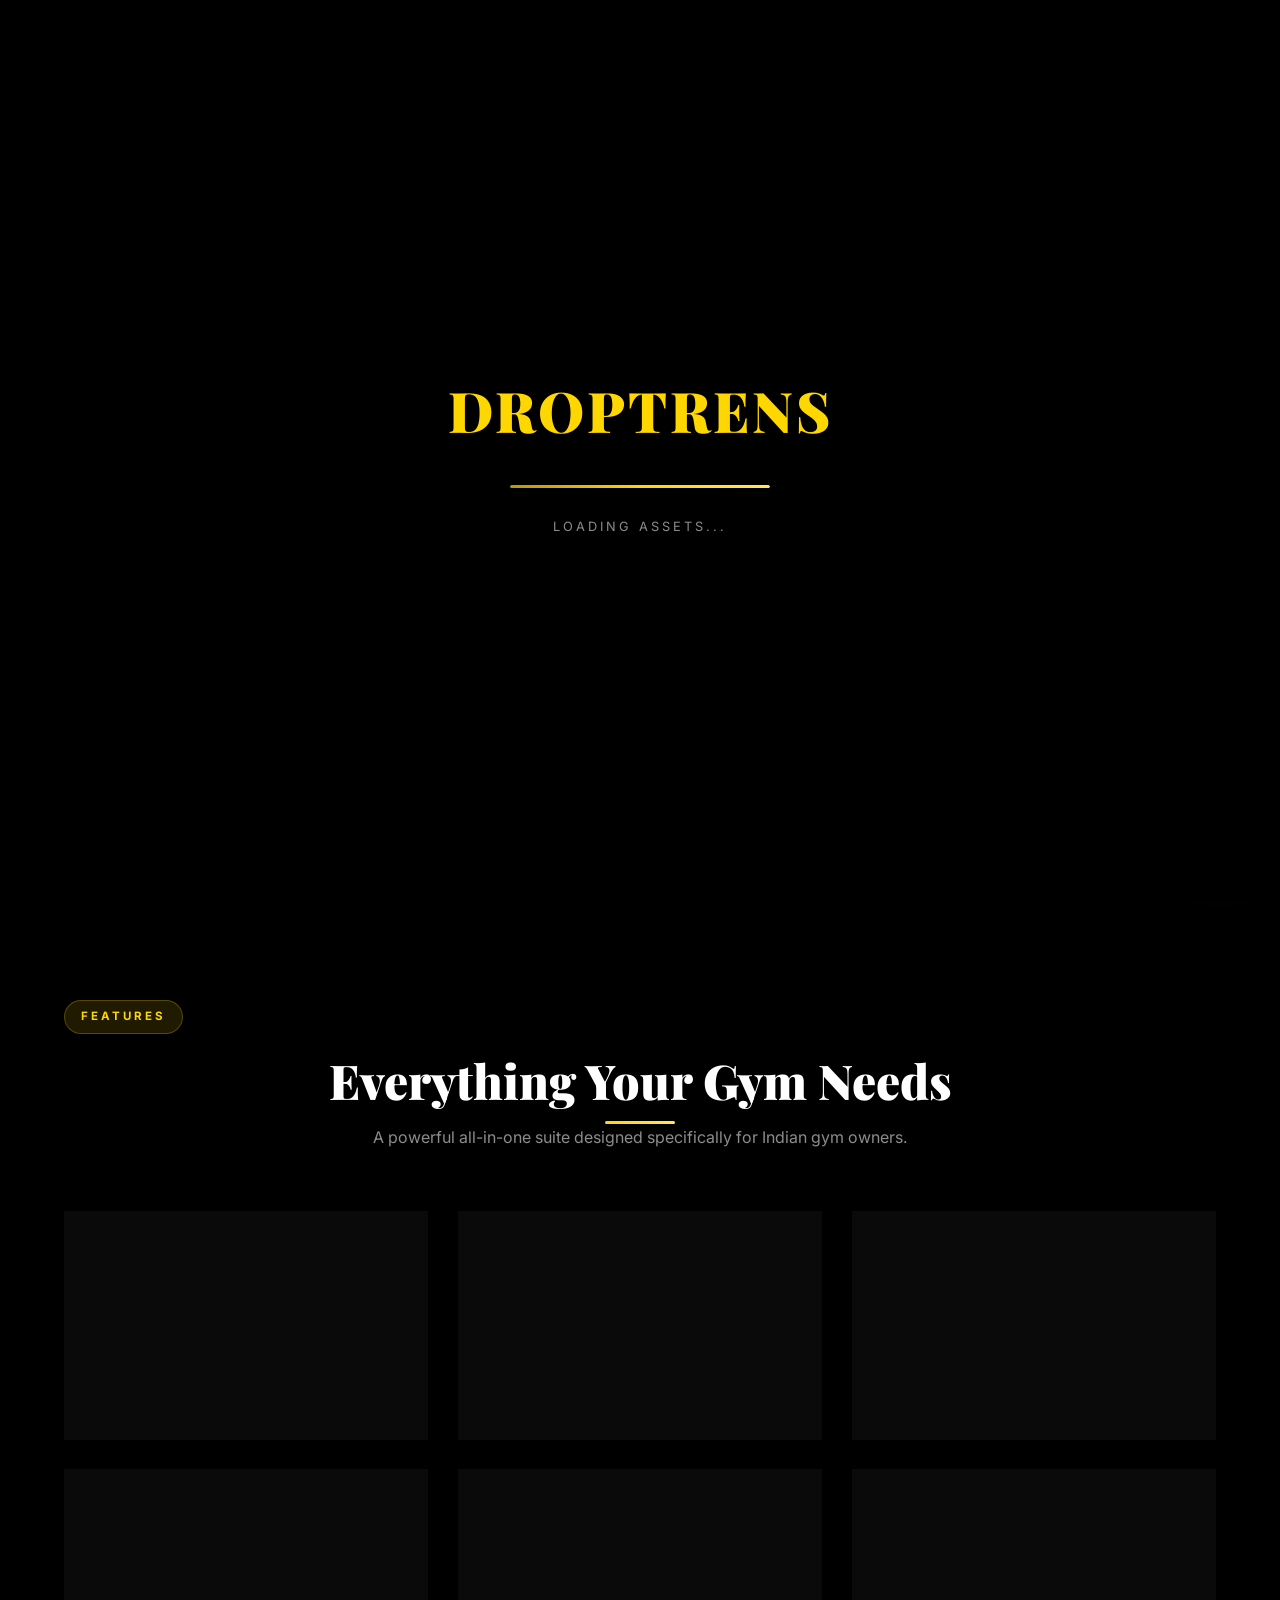
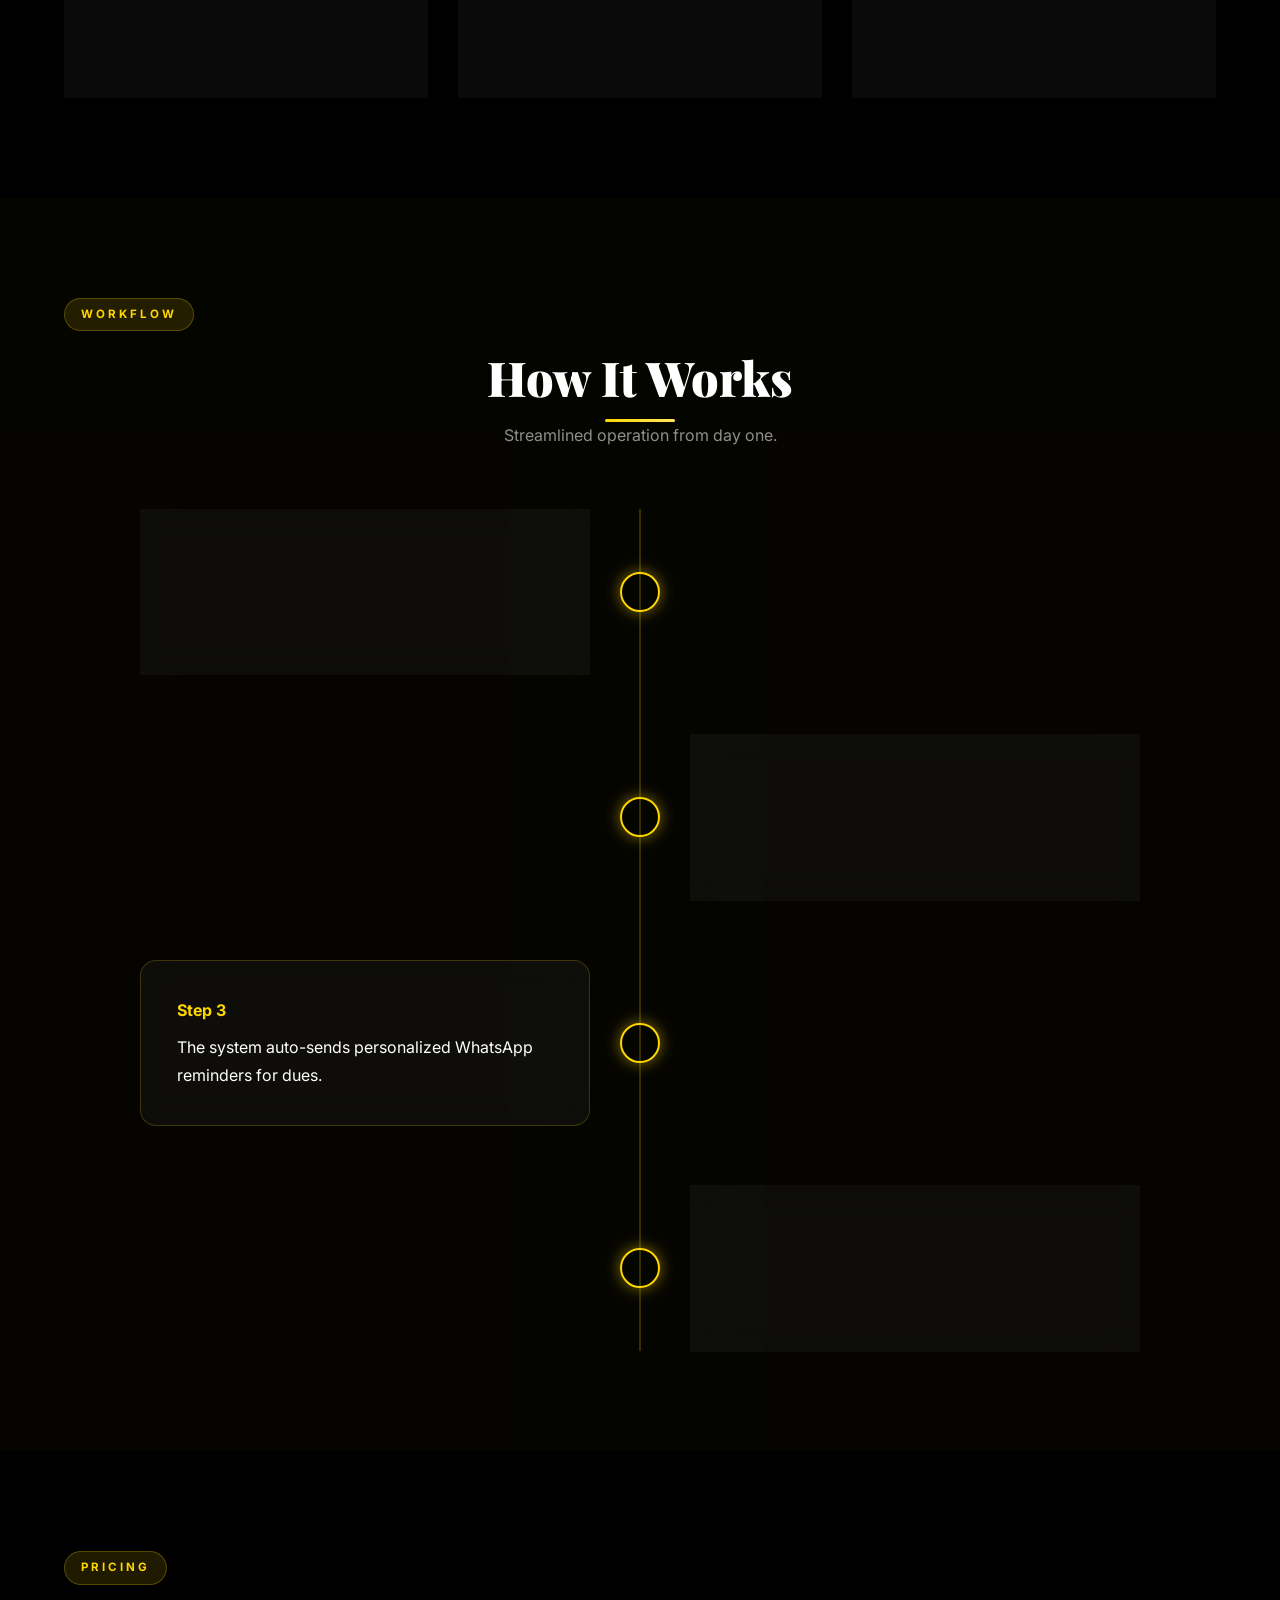
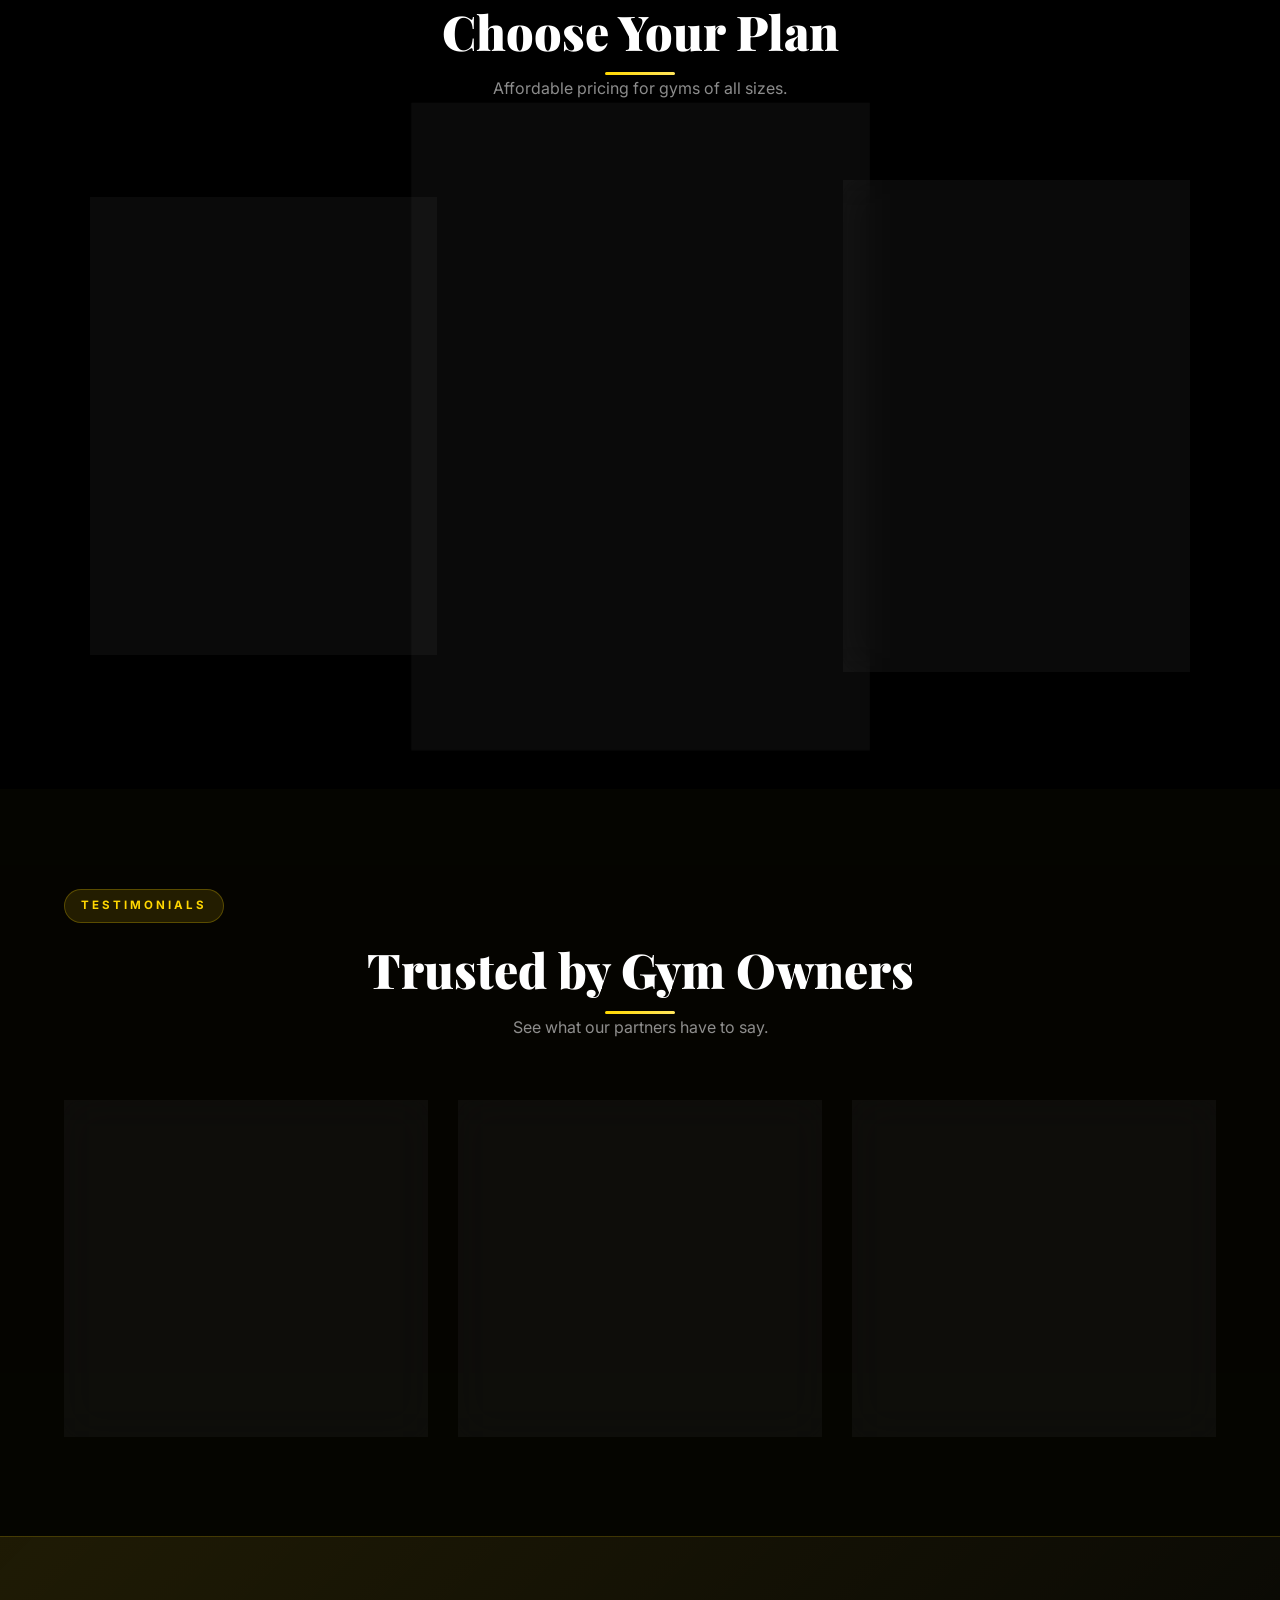
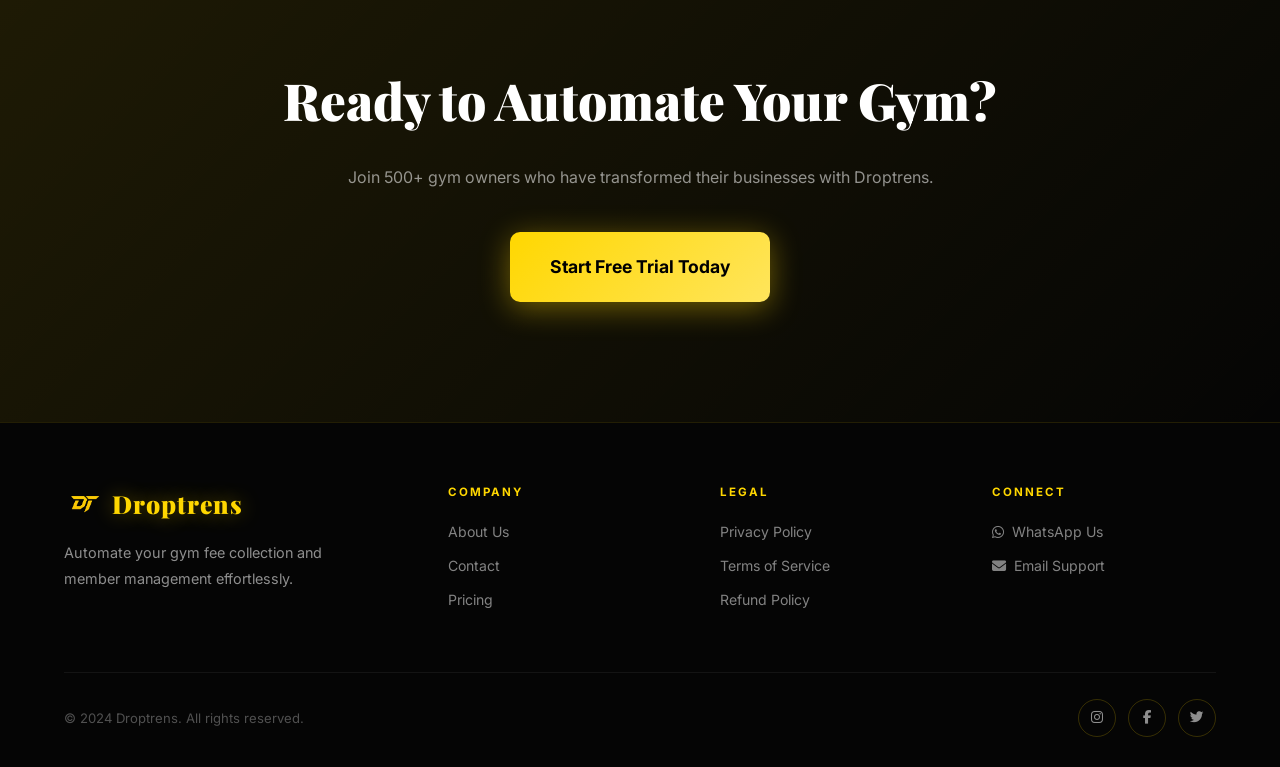
==== commit ec42f1d0: "Updated website design" ====
--- a/index.html
+++ b/index.html
@@ -3,10 +3,10 @@
 <head>
   <meta charset="UTF-8">
   <meta name="viewport" content="width=device-width, initial-scale=1.0">
-  <meta name="description" content="PowerFit Gym CRM - India's leading gym management software with WhatsApp automation for fee collection and member management">
+  <meta name="description" content="Droptrens - India's leading gym management software with WhatsApp automation for fee collection and member management">
   <meta name="keywords" content="gym management software, WhatsApp gym automation, gym CRM India, fee collection gym">
   <meta name="robots" content="index, follow">
-  <meta property="og:title" content="PowerFit Gym CRM">
+  <meta property="og:title" content="Droptrens">
   <meta property="og:description" content="Automate your gym fee collection and member management via WhatsApp">
   <meta property="og:type" content="website">
   <meta property="og:url" content="https://mygymwebsite-xi.vercel.app">
@@ -14,7 +14,7 @@
   <meta name="twitter:card" content="summary_large_image">
   <meta name="facebook-domain-verification" content="PLACEHOLDER_CODE">
   
-  <title>PowerFit Gym CRM - India's #1 Gym Management Platform</title>
+  <title>Droptrens - India's #1 Gym Management Platform</title>
 
   <link href="https://unpkg.com/aos@2.3.1/dist/aos.css" rel="stylesheet">
   <link href="https://cdnjs.cloudflare.com/ajax/libs/font-awesome/6.4.0/css/all.min.css" rel="stylesheet">
@@ -24,7 +24,7 @@
 
   <!-- LOADING SCREEN -->
   <div id="loading-screen">
-    <div class="loader-logo">POWERFIT CRM</div>
+    <div class="loader-logo">DROPTRENS</div>
     <div class="loader-bar-wrap">
       <div class="loader-bar"></div>
     </div>
@@ -33,7 +33,10 @@
 
   <!-- NAVBAR -->
   <nav class="navbar" id="navbar">
-    <a href="index.html" class="nav-logo">PowerFit<span>CRM</span></a>
+    <a href="index.html" class="nav-logo" style="display: flex; align-items: center;">
+      <img src="logo/ChatGPT_Image_Jul_2__2026__08_35_53_PM-removebg-preview.png" alt="Droptrens" style="height:40px; margin-right:8px; vertical-align:middle;">
+      Droptrens
+    </a>
     
     <div class="nav-links">
       <a href="index.html" class="active">Home</a>
@@ -245,7 +248,7 @@
     <div style="display: grid; grid-template-columns: repeat(auto-fit, minmax(300px, 1fr)); gap: 30px; max-width: 1200px; margin: 0 auto;">
       <div class="glass-card" data-aos="fade-up" data-aos-delay="100">
         <div style="color: var(--gold); font-size: 1.5rem; margin-bottom: 15px;"><i class="fas fa-quote-left"></i></div>
-        <p style="font-style: italic; color: var(--w-mid); margin-bottom: 20px;">"PowerFit CRM has completely automated our fee collection. The WhatsApp reminders work like magic. Recovery rate increased by 40%!"</p>
+        <p style="font-style: italic; color: var(--w-mid); margin-bottom: 20px;">"Droptrens has completely automated our fee collection. The WhatsApp reminders work like magic. Recovery rate increased by 40%!"</p>
         <div style="display: flex; align-items: center; gap: 15px;">
           <div style="width: 50px; height: 50px; background: #333; border-radius: 50%; overflow: hidden;"><img src="https://ui-avatars.com/api/?name=Rajesh+Kumar&background=FFD700&color=000" alt="Rajesh Kumar"></div>
           <div>
@@ -256,7 +259,7 @@
       </div>
       <div class="glass-card" data-aos="fade-up" data-aos-delay="200">
         <div style="color: var(--gold); font-size: 1.5rem; margin-bottom: 15px;"><i class="fas fa-quote-left"></i></div>
-        <p style="font-style: italic; color: var(--w-mid); margin-bottom: 20px;">"Managing multiple branches was a nightmare before PowerFit. Now I track everything from a single dashboard. Absolutely premium software."</p>
+        <p style="font-style: italic; color: var(--w-mid); margin-bottom: 20px;">"Managing multiple branches was a nightmare before Droptrens. Now I track everything from a single dashboard. Absolutely premium software."</p>
         <div style="display: flex; align-items: center; gap: 15px;">
           <div style="width: 50px; height: 50px; background: #333; border-radius: 50%; overflow: hidden;"><img src="https://ui-avatars.com/api/?name=Priya+Sharma&background=FFD700&color=000" alt="Priya Sharma"></div>
           <div>
@@ -282,7 +285,7 @@
   <!-- CTA SECTION -->
   <section style="padding: 120px 5%; background: linear-gradient(135deg, rgba(255,215,0,0.1), transparent), #050505; text-align: center; border-top: 1px solid rgba(255,215,0,0.2);">
     <h2 style="font-family: var(--fh); font-size: clamp(2rem, 4vw, 3.5rem); color: #fff; font-weight: 900; margin-bottom: 20px;" data-aos="fade-up">Ready to Automate Your Gym?</h2>
-    <p style="color: var(--w-mid); max-width: 600px; margin: 0 auto 40px;" data-aos="fade-up" data-aos-delay="100">Join 500+ gym owners who have transformed their businesses with PowerFit CRM.</p>
+    <p style="color: var(--w-mid); max-width: 600px; margin: 0 auto 40px;" data-aos="fade-up" data-aos-delay="100">Join 500+ gym owners who have transformed their businesses with Droptrens.</p>
     <a href="#contact" class="btn-primary" style="padding: 20px 40px; font-size: 1.1rem;" data-aos="zoom-in" data-aos-delay="200">Start Free Trial Today</a>
   </section>
 
@@ -290,7 +293,10 @@
   <footer>
     <div class="footer-top">
       <div class="footer-brand">
-        <a href="index.html" class="nav-logo" style="margin-bottom: 15px; display: inline-block;">PowerFit<span>CRM</span></a>
+        <a href="index.html" class="nav-logo" style="margin-bottom: 15px; display: inline-flex; align-items: center;">
+          <img src="logo/ChatGPT_Image_Jul_2__2026__08_35_53_PM-removebg-preview.png" alt="Droptrens" style="height:40px; margin-right:8px; vertical-align:middle;">
+          Droptrens
+        </a>
         <p>Automate your gym fee collection and member management effortlessly.</p>
       </div>
       <div class="footer-col">
@@ -308,11 +314,11 @@
       <div class="footer-col">
         <h4>Connect</h4>
         <a href="https://wa.me/919999999999" target="_blank" style="display: flex; align-items: center; gap: 8px;"><i class="fab fa-whatsapp"></i> WhatsApp Us</a>
-        <a href="mailto:support@powerfit.in" style="display: flex; align-items: center; gap: 8px;"><i class="fas fa-envelope"></i> Email Support</a>
+        <a href="mailto:support@droptrens.in" style="display: flex; align-items: center; gap: 8px;"><i class="fas fa-envelope"></i> Email Support</a>
       </div>
     </div>
     <div class="footer-bottom">
-      <p>&copy; 2024 PowerFit CRM. All rights reserved.</p>
+      <p>&copy; 2024 Droptrens. All rights reserved.</p>
       <div class="footer-socials">
         <a href="#"><i class="fab fa-instagram"></i></a>
         <a href="#"><i class="fab fa-facebook-f"></i></a>
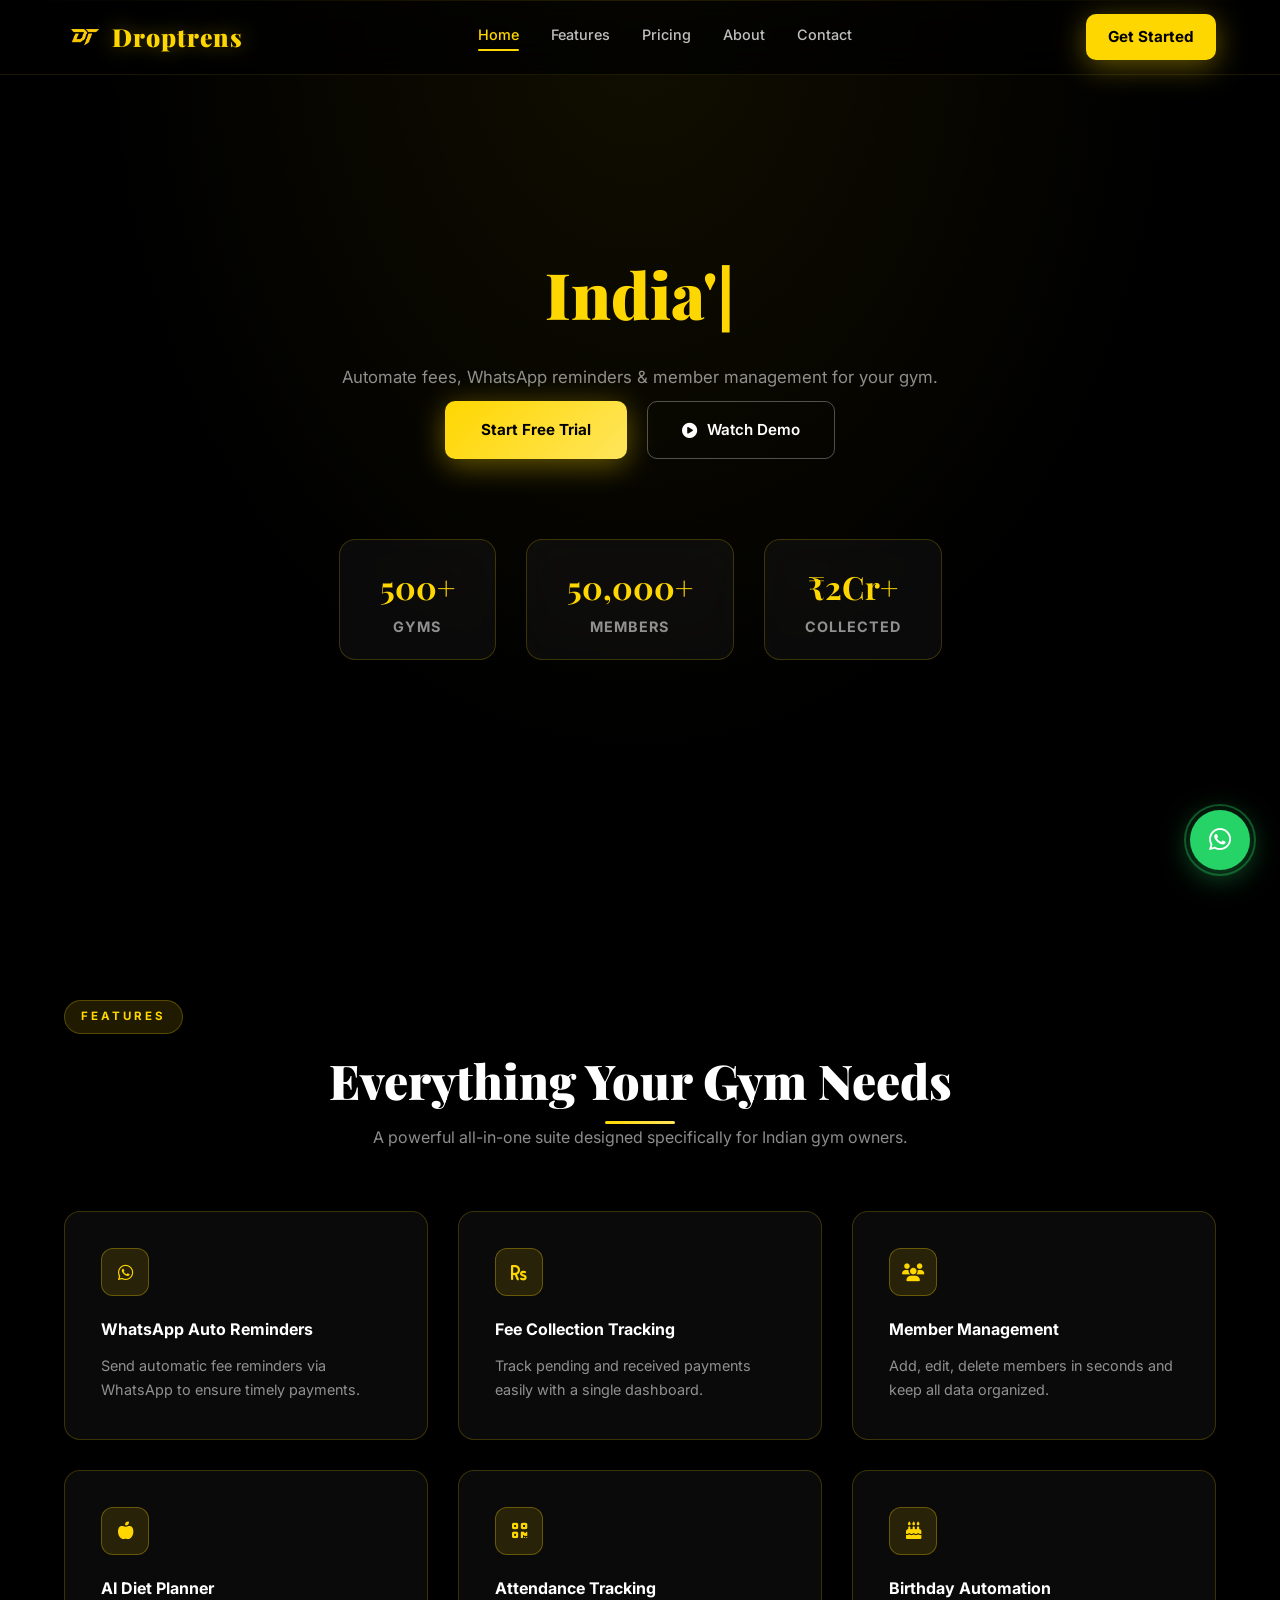
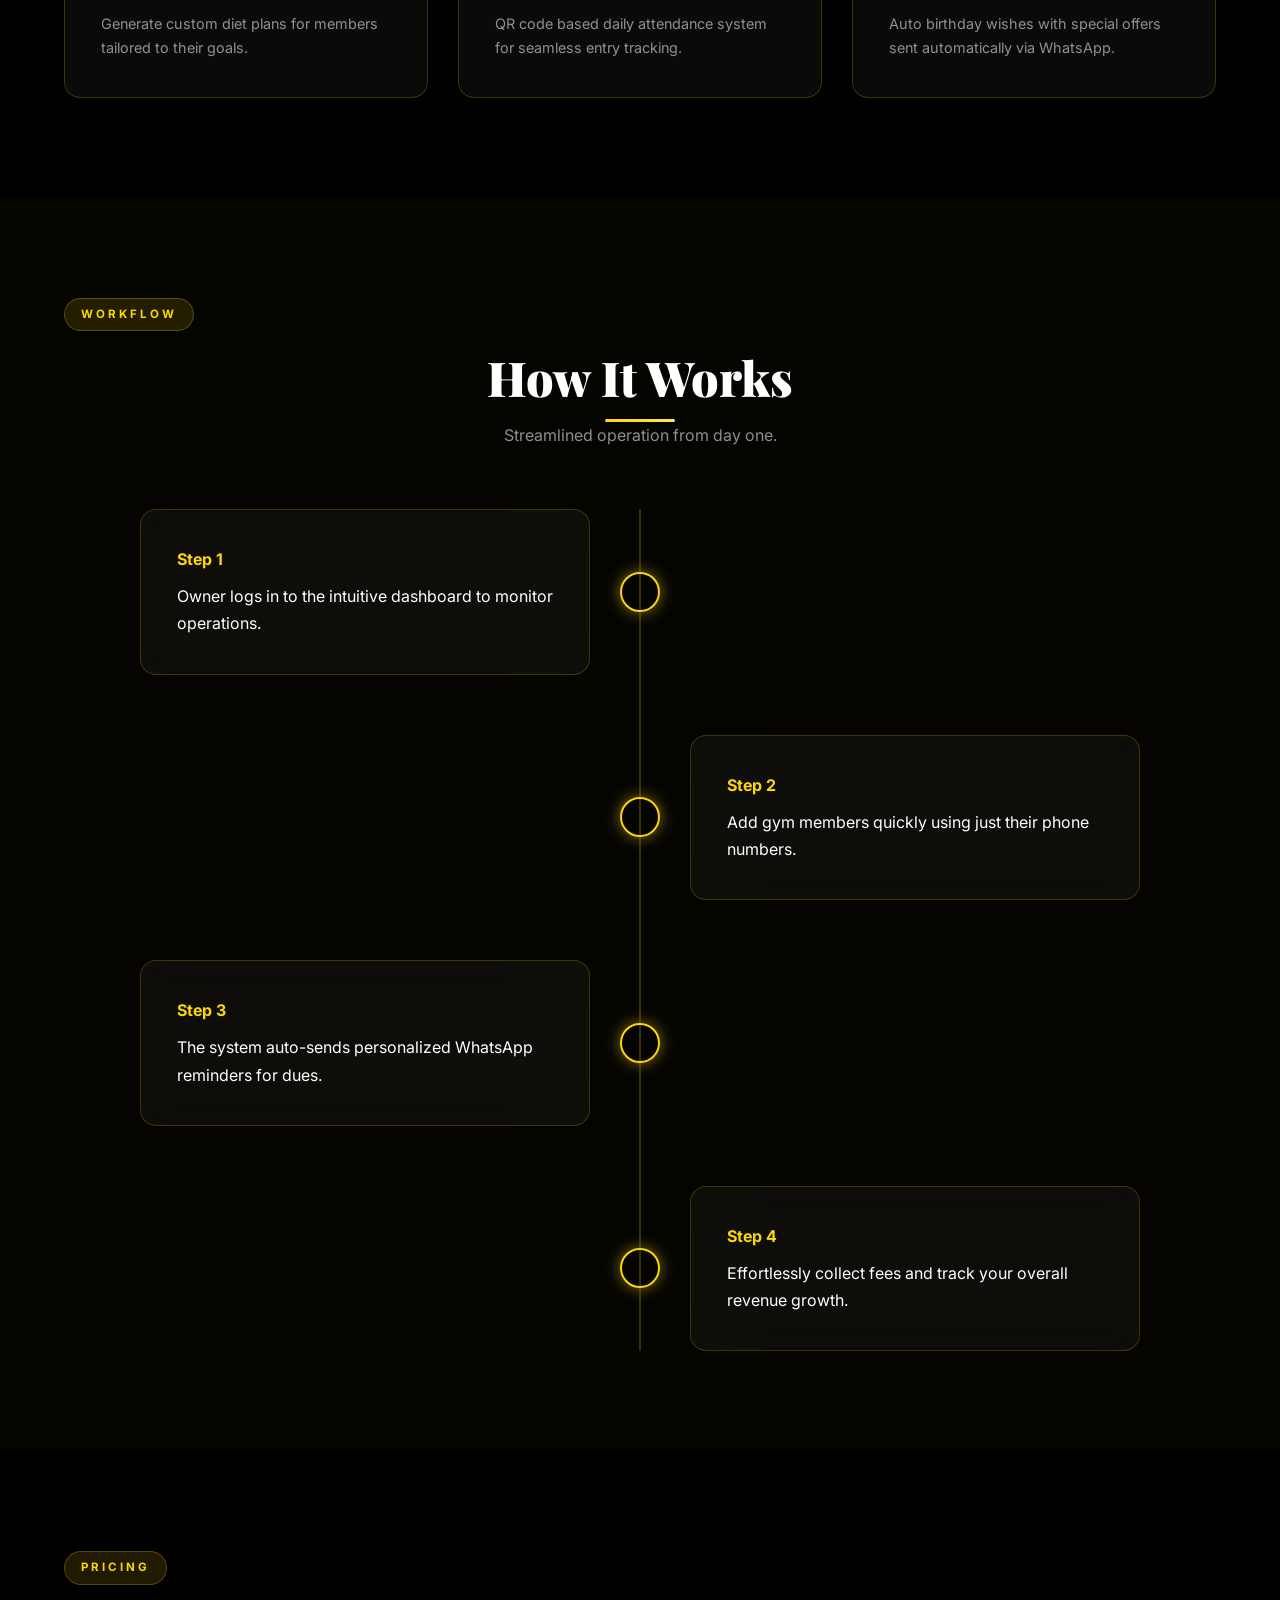
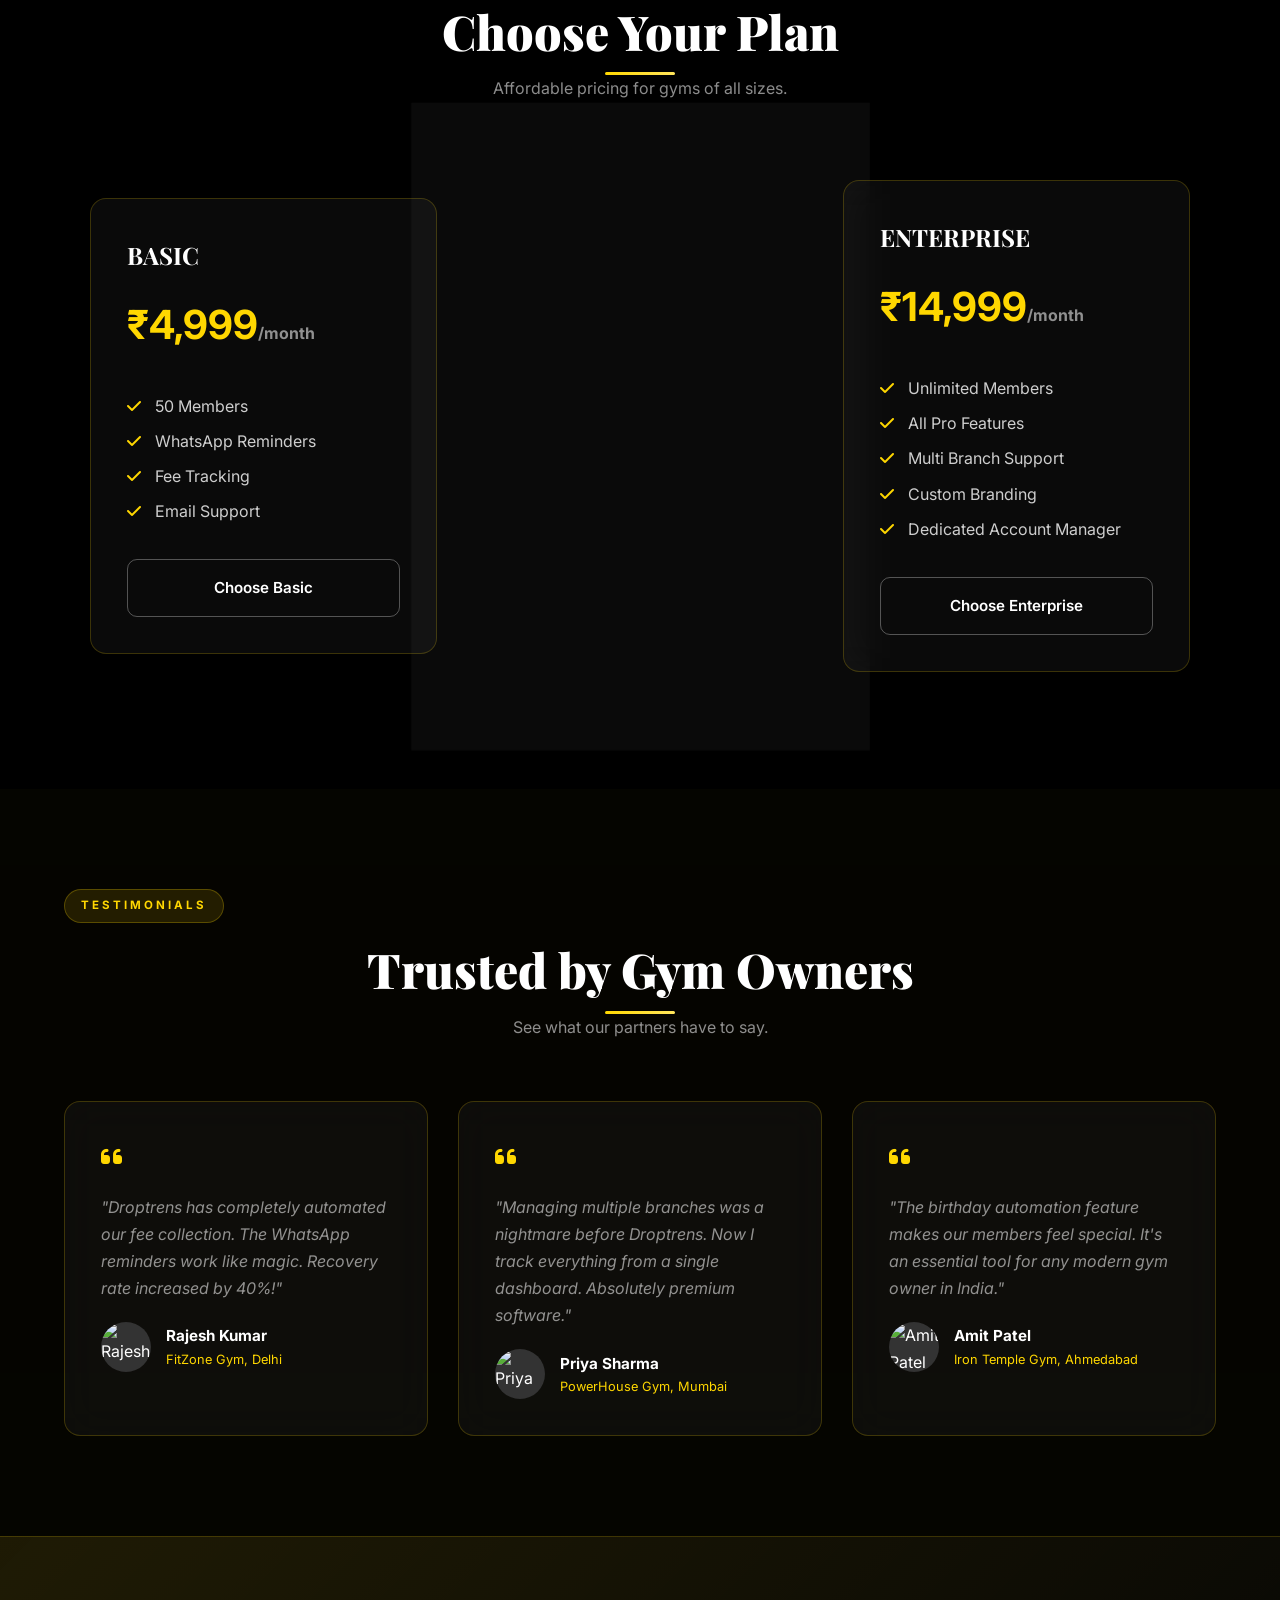
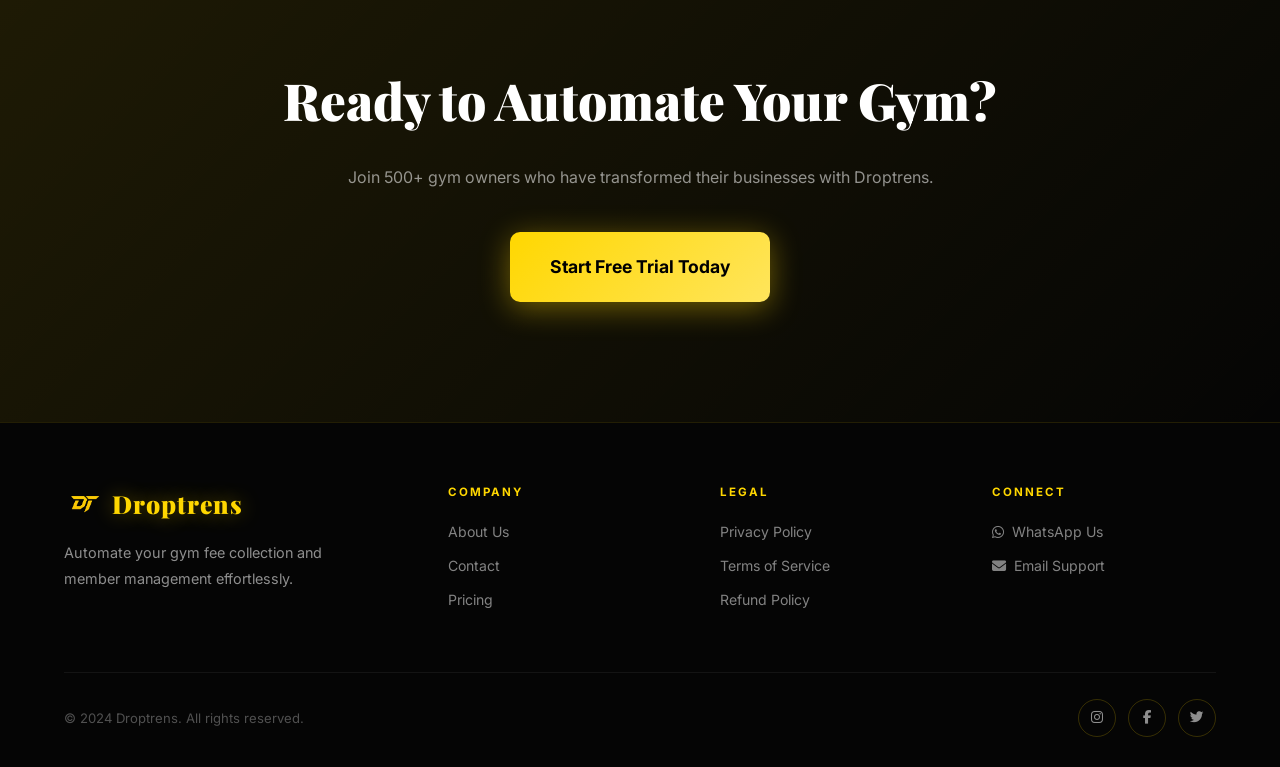
==== commit e04d3339: "Updated website design" ====
--- a/index.html
+++ b/index.html
@@ -314,7 +314,7 @@
       <div class="footer-col">
         <h4>Connect</h4>
         <a href="https://wa.me/919999999999" target="_blank" style="display: flex; align-items: center; gap: 8px;"><i class="fab fa-whatsapp"></i> WhatsApp Us</a>
-        <a href="mailto:support@droptrens.in" style="display: flex; align-items: center; gap: 8px;"><i class="fas fa-envelope"></i> Email Support</a>
+        <a href="mailto:info@droptrens.shop" style="display: flex; align-items: center; gap: 8px;"><i class="fas fa-envelope"></i> Email Support</a>
       </div>
     </div>
     <div class="footer-bottom">
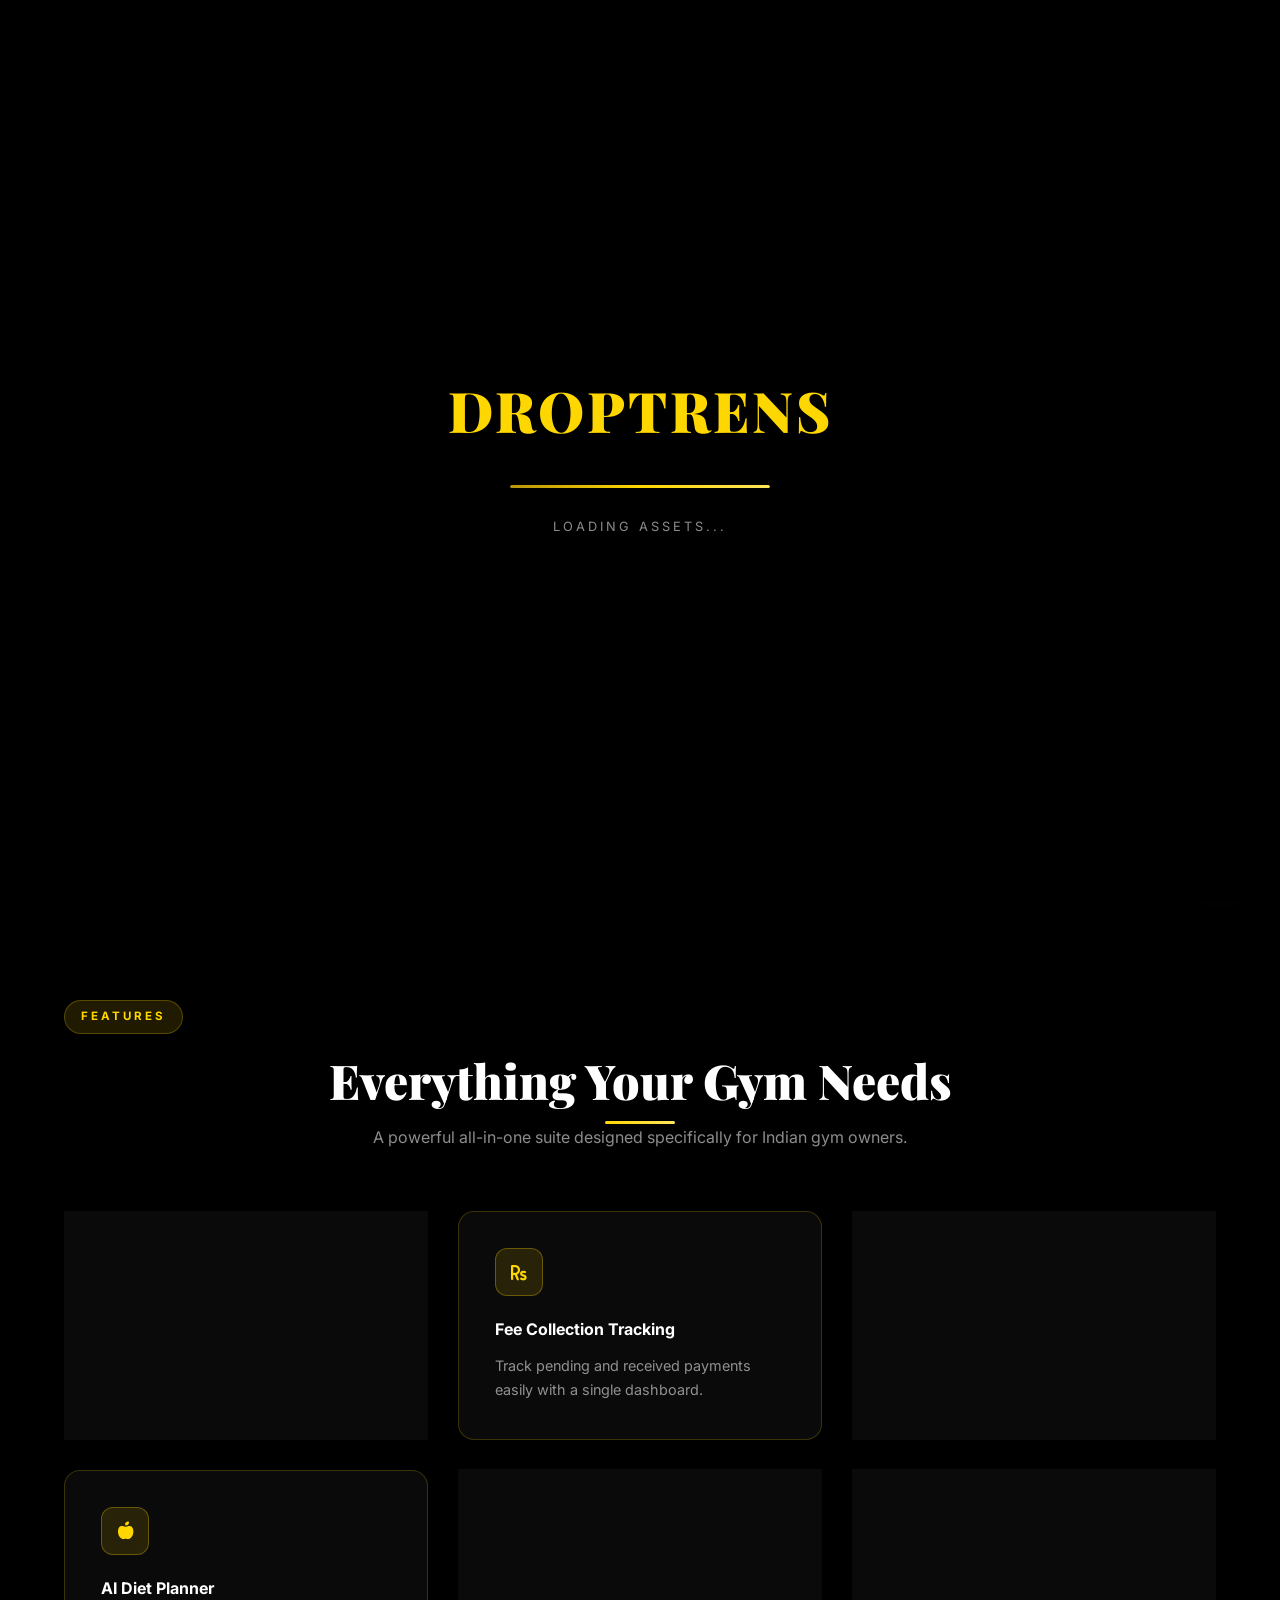
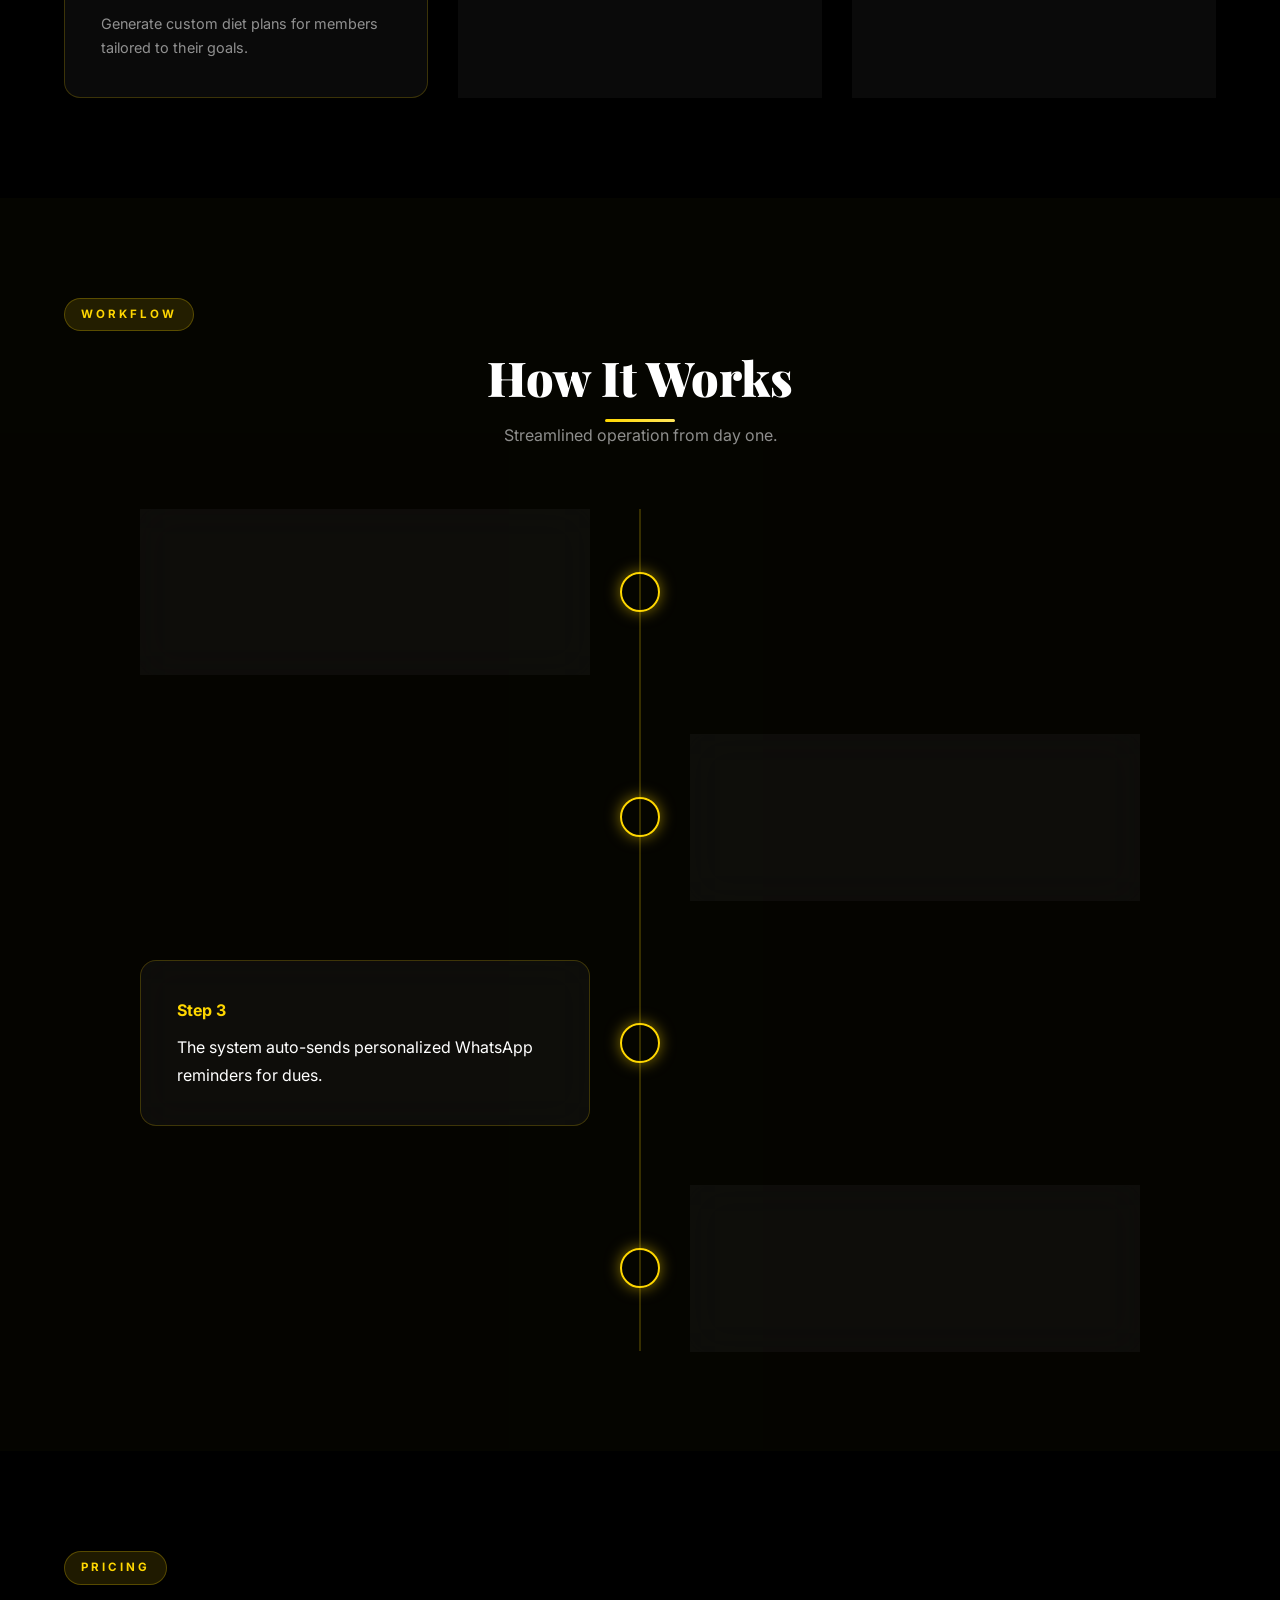
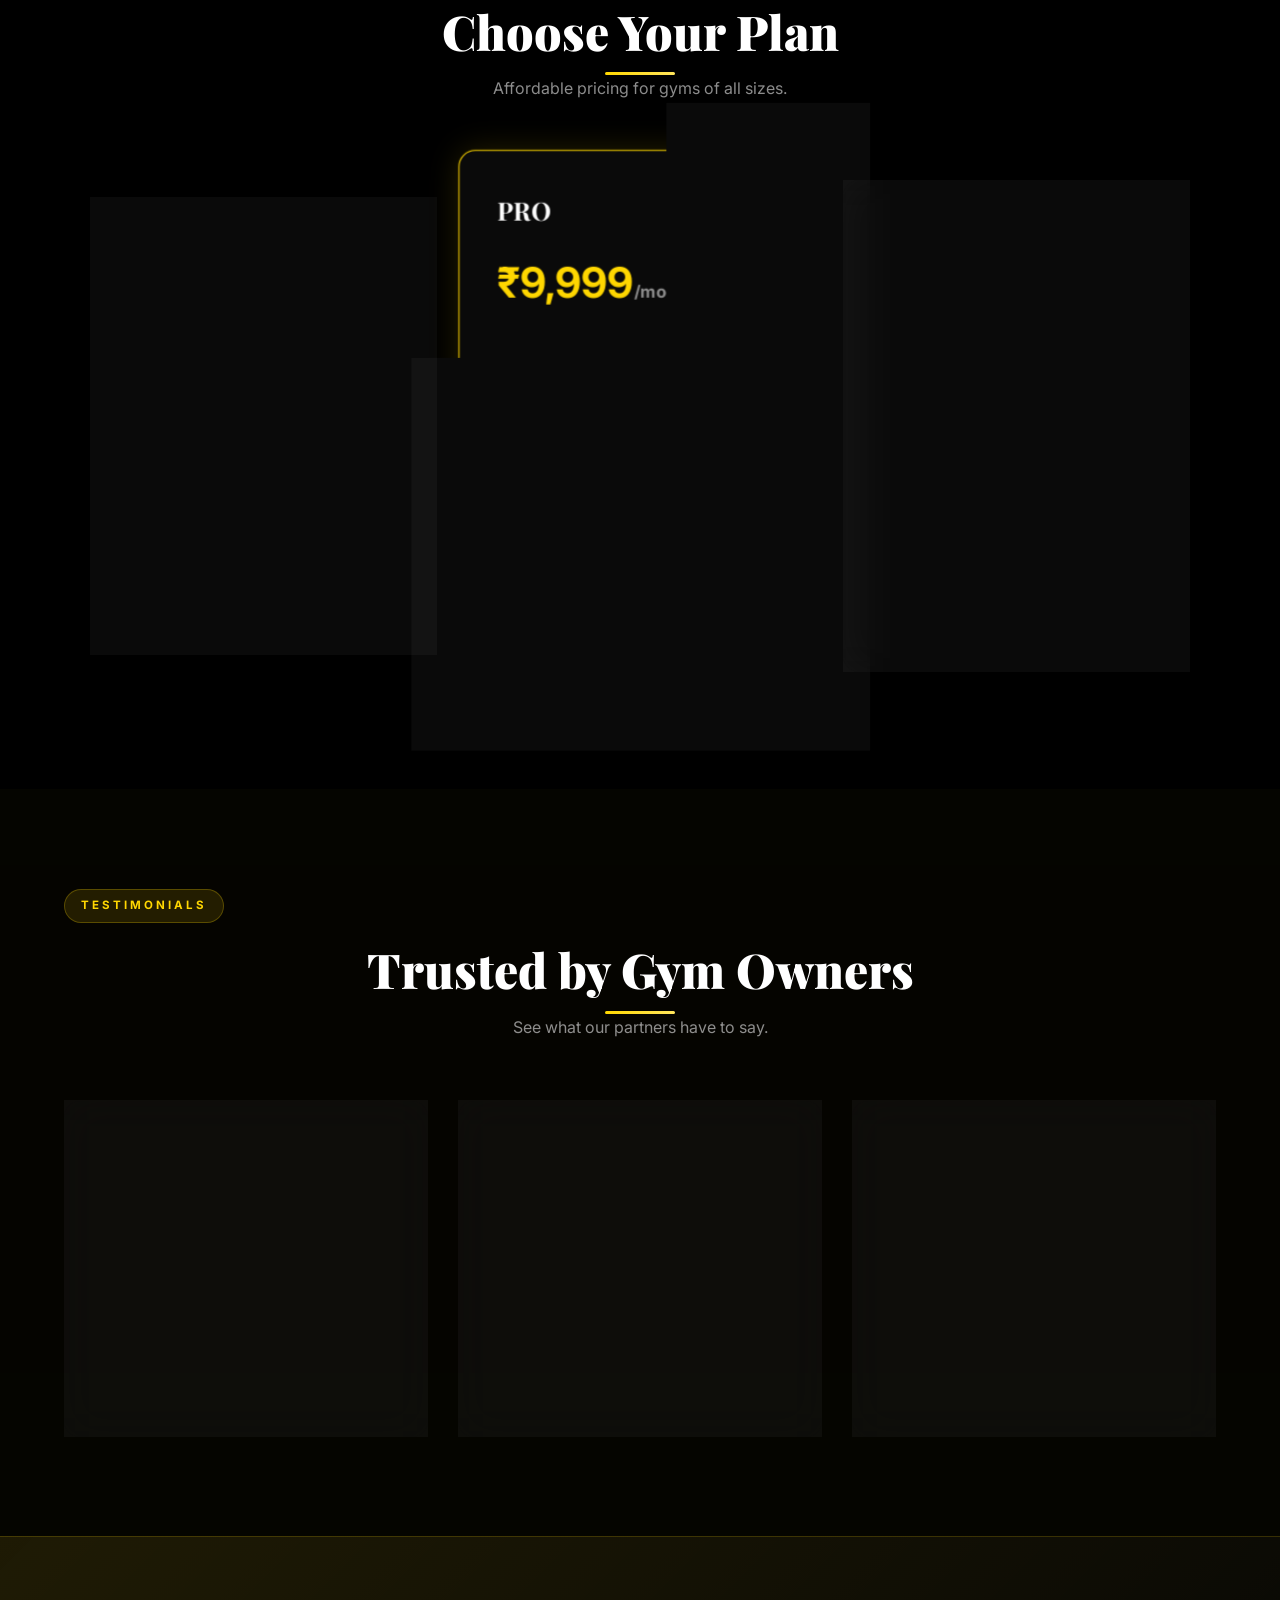
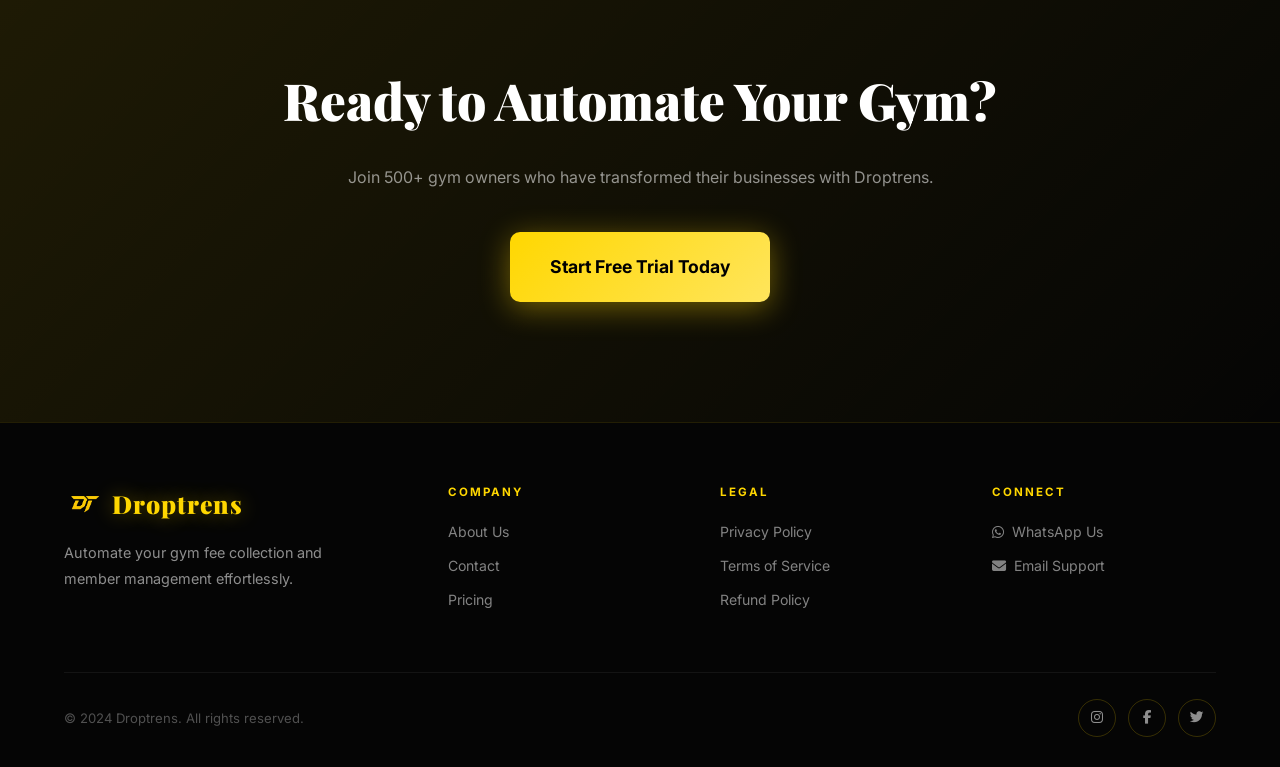
==== commit 09b0bbf8: "Updated website design" ====
--- a/index.html
+++ b/index.html
@@ -313,7 +313,7 @@
       </div>
       <div class="footer-col">
         <h4>Connect</h4>
-        <a href="https://wa.me/919999999999" target="_blank" style="display: flex; align-items: center; gap: 8px;"><i class="fab fa-whatsapp"></i> WhatsApp Us</a>
+        <a href="https://wa.me/918920310968" target="_blank" style="display: flex; align-items: center; gap: 8px;"><i class="fab fa-whatsapp"></i> WhatsApp Us</a>
         <a href="mailto:info@droptrens.shop" style="display: flex; align-items: center; gap: 8px;"><i class="fas fa-envelope"></i> Email Support</a>
       </div>
     </div>
@@ -328,7 +328,7 @@
   </footer>
 
   <!-- WHATSAPP FLOATING BUTTON -->
-  <a href="https://wa.me/919999999999" class="whatsapp-float" target="_blank" aria-label="Chat on WhatsApp">
+  <a href="https://wa.me/918920310968" class="whatsapp-float" target="_blank" aria-label="Chat on WhatsApp">
     <i class="fab fa-whatsapp"></i>
   </a>
 
